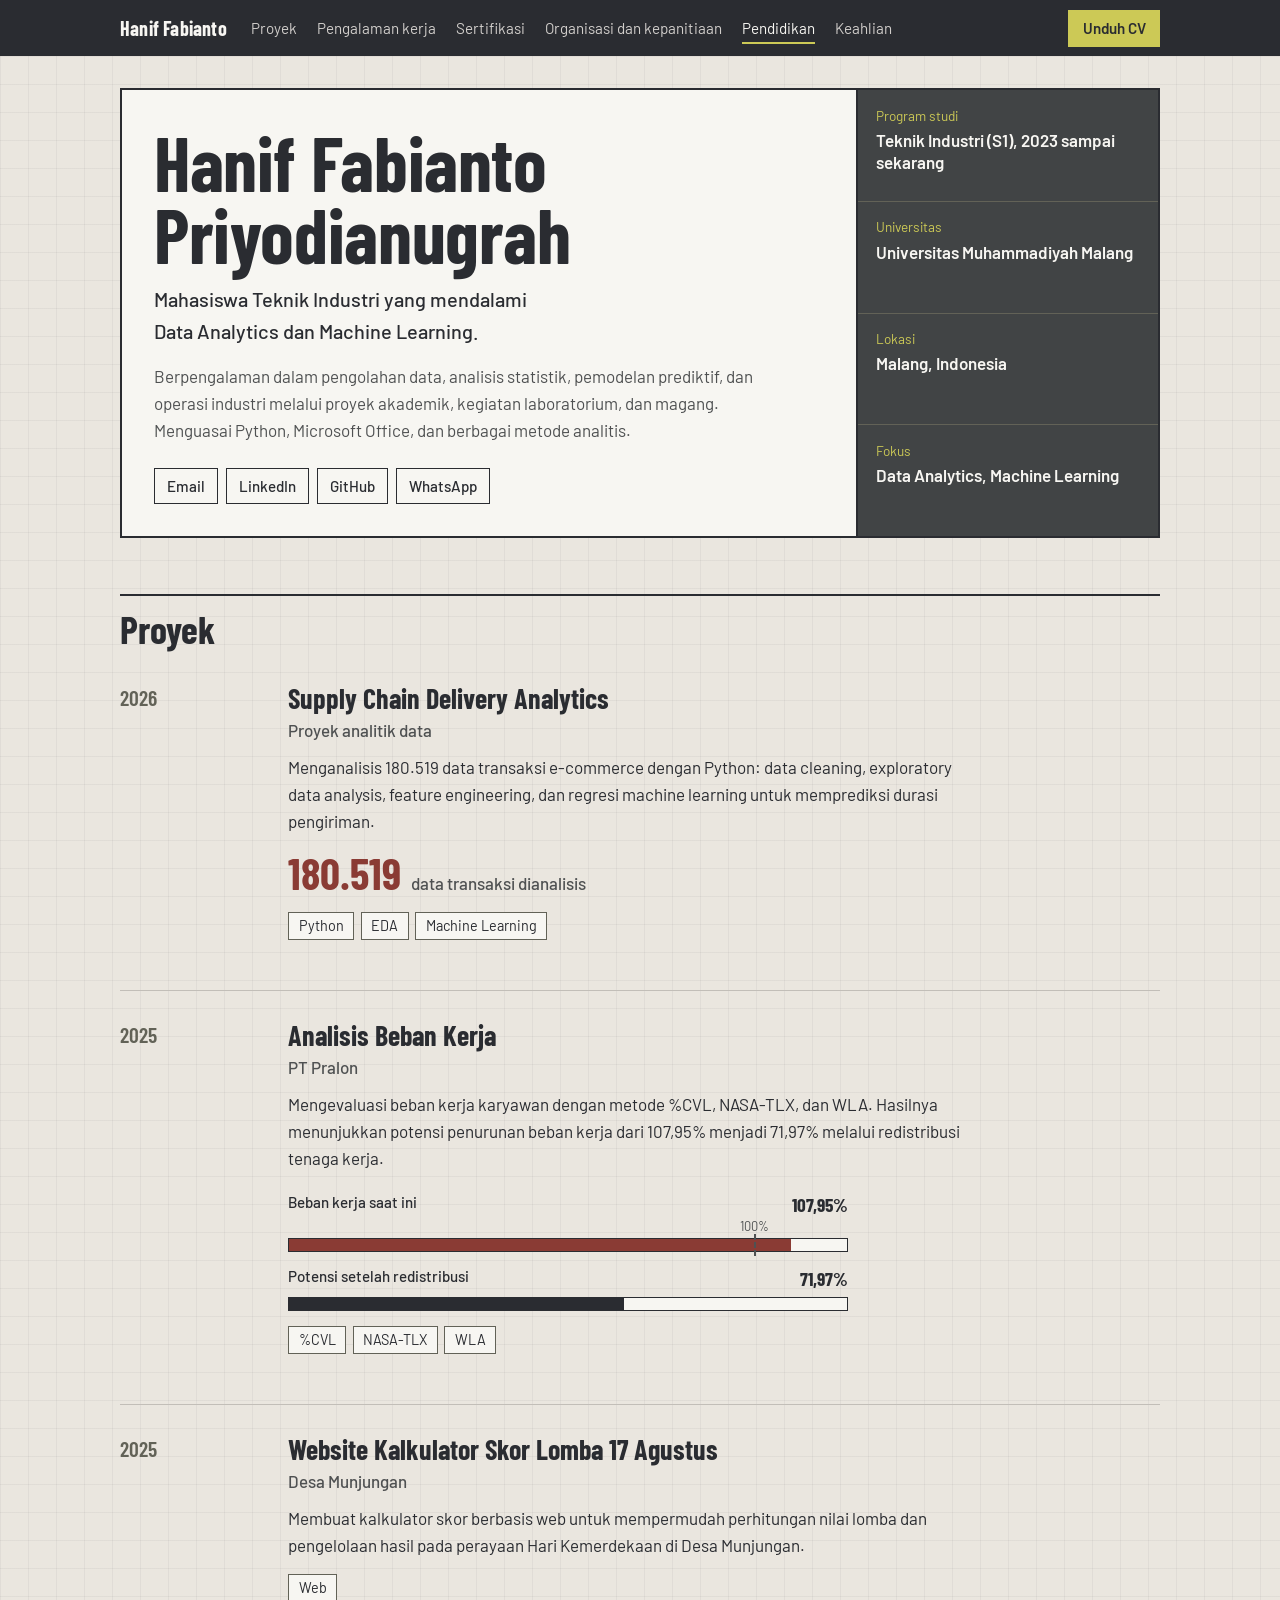
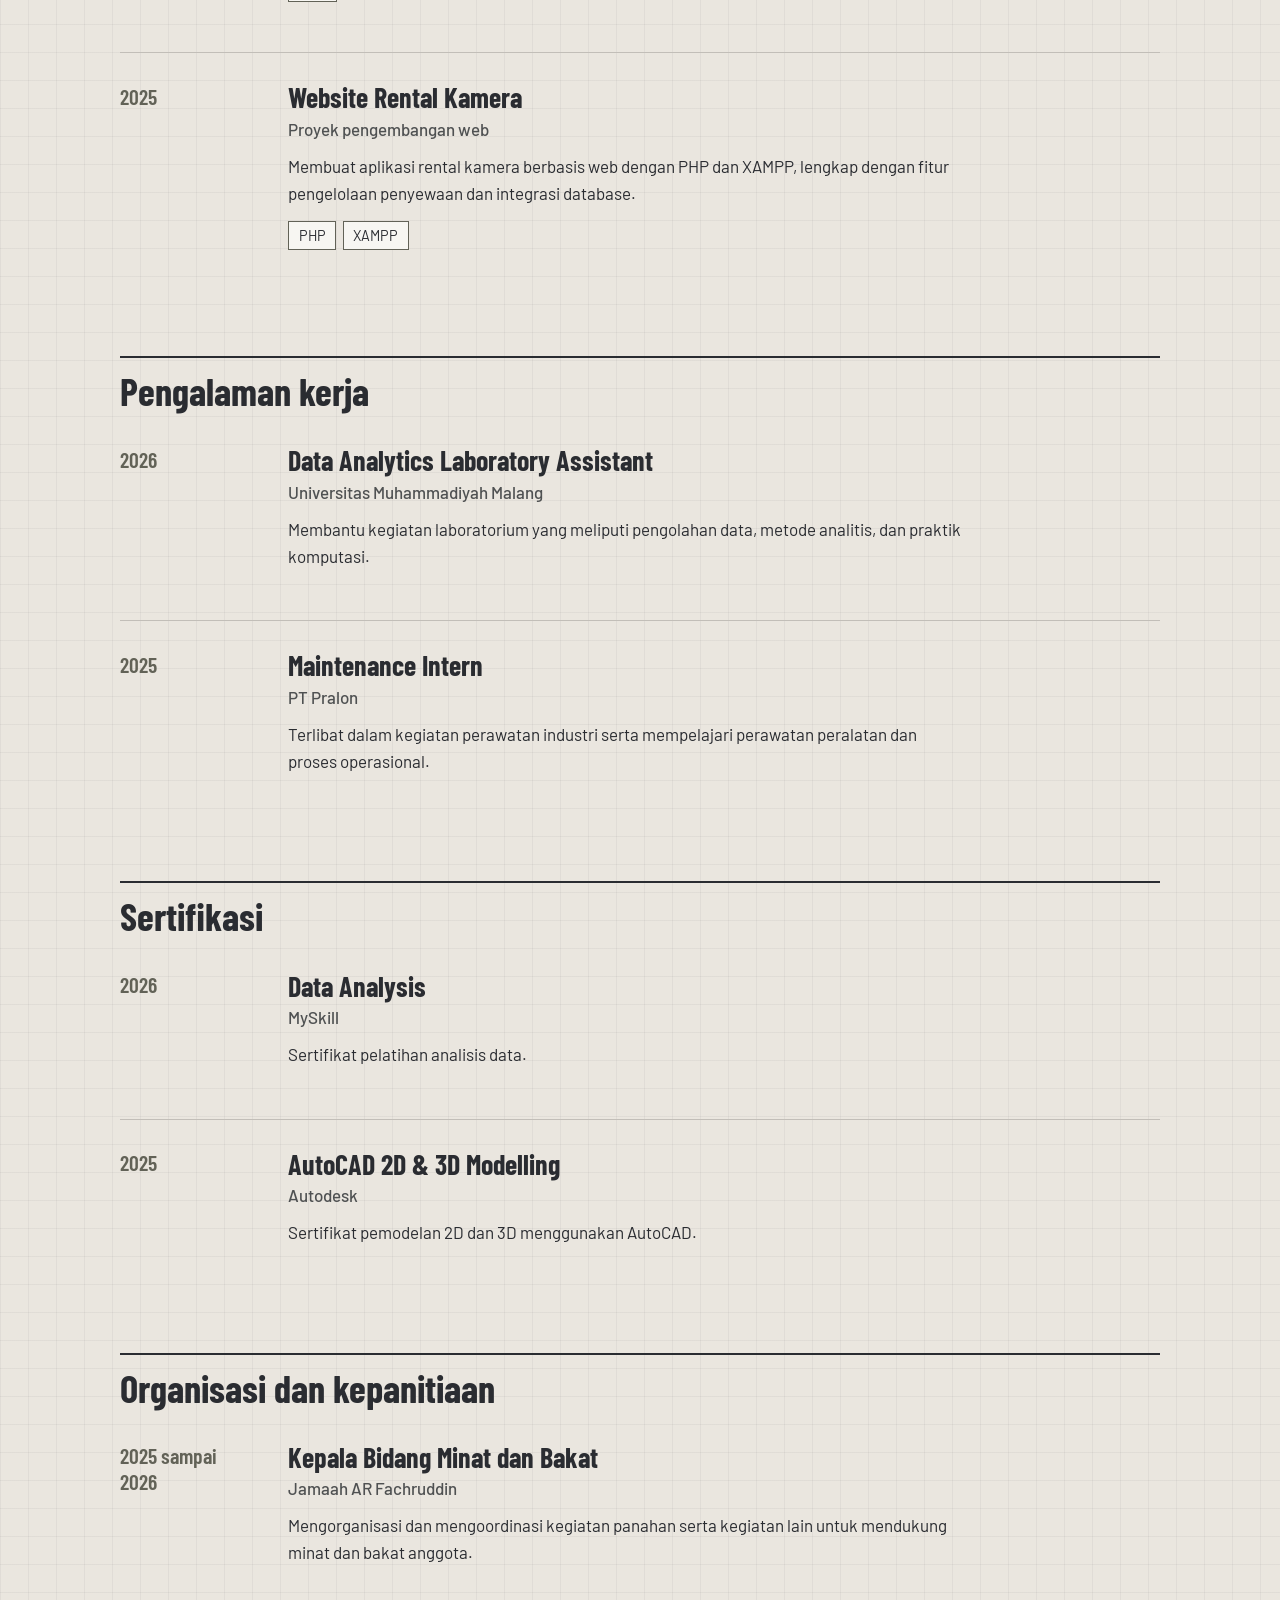
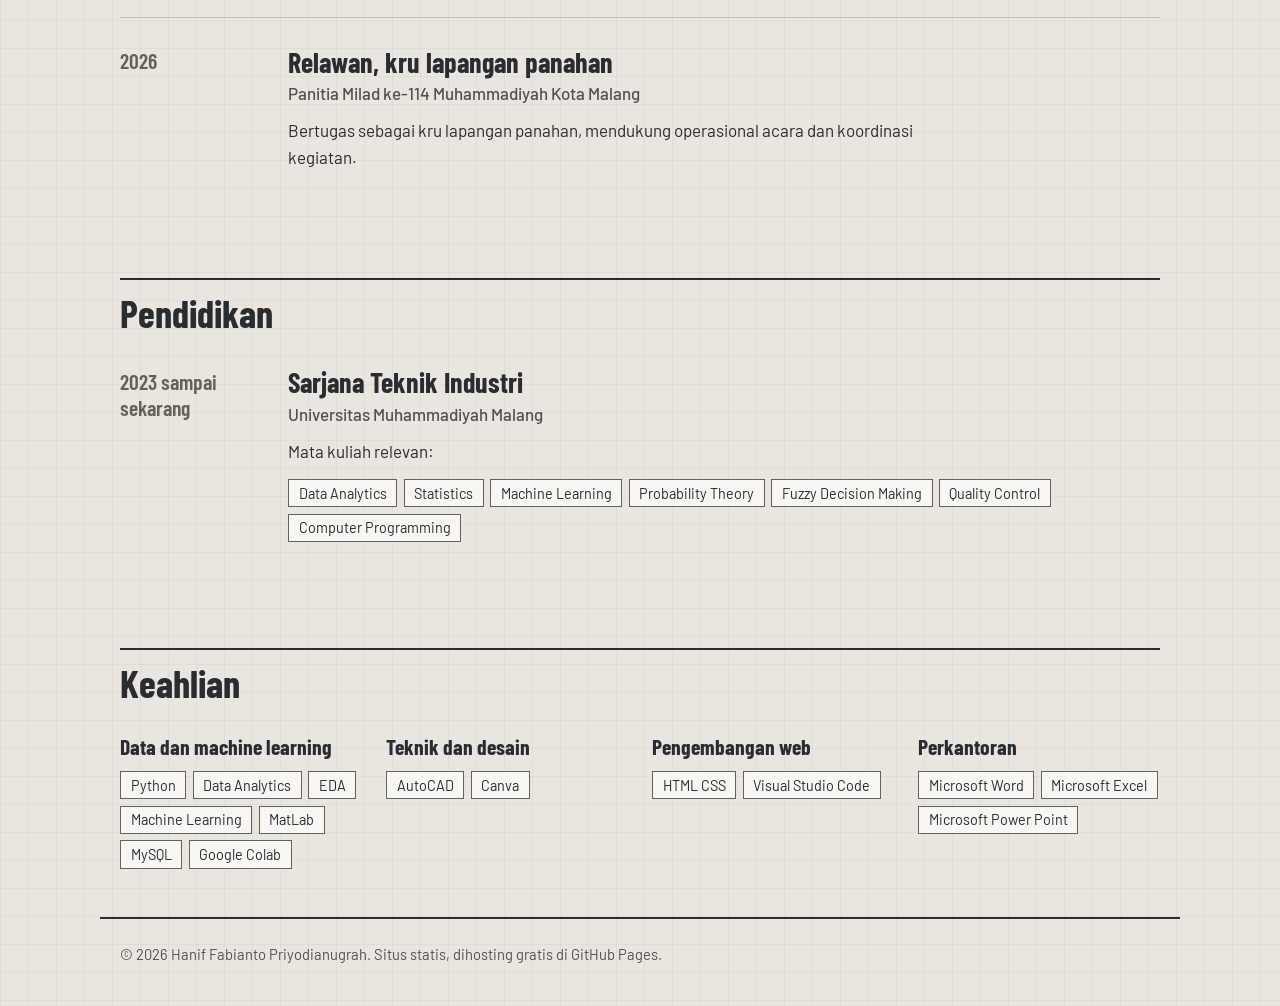
==== index.html @ eed59f30 "Add files via upload" ====
<!DOCTYPE html>
<html lang="id" class="no-js">
<head>
  <meta charset="utf-8">
  <meta name="viewport" content="width=device-width, initial-scale=1">
  <title>Hanif Fabianto Priyodianugrah | Portofolio</title>
  <meta name="description" content="Portofolio Hanif Fabianto Priyodianugrah, mahasiswa Teknik Industri UMM yang mendalami Data Analytics dan Machine Learning, lengkap dengan bukti tiap proyek dan pengalaman.">
  <meta property="og:title" content="Hanif Fabianto Priyodianugrah | Portofolio">
  <meta property="og:description" content="Proyek, pengalaman, dan sertifikasi di bidang Data Analytics dan Teknik Industri, lengkap dengan bukti.">
  <meta property="og:type" content="website">
  <link rel="preconnect" href="https://fonts.googleapis.com">
  <link rel="preconnect" href="https://fonts.gstatic.com" crossorigin>
  <link href="https://fonts.googleapis.com/css2?family=Barlow+Condensed:wght@500;600;700&family=Barlow:wght@400;500;600&display=swap" rel="stylesheet">
  <meta name="theme-color" content="#2A2C31">
  <script>document.documentElement.className = "js";</script>
  <link rel="stylesheet" href="style.css">
</head>
<body>
  <a class="skip" href="#konten">Lewati ke konten</a>

  <header class="topbar">
    <div class="topbar-inner">
      <a class="brand" href="#atas">Hanif Fabianto</a>
      <nav id="nav" aria-label="Bagian halaman"></nav>
      <a class="cv-link" id="cv-top" href="#">Unduh CV</a>
    </div>
    <div class="progress" id="progress" aria-hidden="true"></div>
  </header>

  <main id="konten">
    <div id="edit-banner" class="edit-banner" hidden>
      Mode edit: kotak putus-putus menandai folder bukti yang masih kosong. Hapus <code>?edit</code> dari alamat untuk tampilan publik.
    </div>

    <section class="sheet" id="atas" aria-labelledby="nama">
      <div class="sheet-main">
        <h1 id="nama"></h1>
        <p class="tagline" id="tagline"></p>
        <p class="summary" id="summary"></p>
        <ul class="contacts" id="contacts"></ul>
      </div>
      <dl class="sheet-facts" id="facts"></dl>
    </section>

    <div id="sections"></div>

    <noscript>
      <p class="noscript">Halaman ini membutuhkan JavaScript untuk menampilkan isi portofolio.</p>
    </noscript>
  </main>

  <footer class="footer">
    <p><span id="year"></span> Hanif Fabianto Priyodianugrah. Situs statis, dihosting gratis di GitHub Pages.</p>
  </footer>

  <dialog id="lightbox" aria-label="Penampil bukti">
    <figure>
      <img id="lb-img" alt="">
      <figcaption id="lb-cap"></figcaption>
    </figure>
    <div class="lb-controls">
      <button type="button" id="lb-prev" aria-label="Bukti sebelumnya">Sebelumnya</button>
      <span id="lb-count" aria-live="polite"></span>
      <button type="button" id="lb-next" aria-label="Bukti berikutnya">Berikutnya</button>
      <button type="button" id="lb-close" aria-label="Tutup penampil">Tutup</button>
    </div>
  </dialog>

  <script src="data.js"></script>
  <script src="app.js"></script>
</body>
</html>
---- style.css ----
:root {
  /* Palet dari gambar karakter (urut dominasi) */
  --ink: #2A2C31;        /* legging, outline: teks utama, bilah atas */
  --slate: #414445;      /* panel gelap */
  --olive: #626257;      /* jaket: garis kontrol, penanda */
  --olive-soft: #7A7868;
  --muted: #4F5152;      /* teks sekunder (6,4:1 di atas kertas) */
  --stone: #AEA6A0;
  --line: #C2BEB8;       /* garis dekoratif saja */
  --paper: #EAE6DF;      /* latar halaman */
  --surface: #F7F6F2;    /* kartu, panel terang */
  --mist: #D1CECB;      /* teks di atas panel gelap */
  --halo: #CCC956;       /* kuning halo: aksi dan penanda aktif */
  --accent: #8A3B34;     /* marun case earbuds: angka dan penekanan */
  --accent-ink: #F7F6F2;
  --grid: rgba(42, 44, 49, 0.05);
  --display: "Barlow Condensed", "Arial Narrow", Arial, sans-serif;
  --body: "Barlow", system-ui, -apple-system, "Segoe UI", Roboto, sans-serif;
  --wrap: 1080px;
  --ease: cubic-bezier(0.2, 0.7, 0.2, 1);
}

*, *::before, *::after { box-sizing: border-box; }

html { scroll-behavior: smooth; scroll-padding-top: 4.5rem; }

body {
  margin: 0;
  font-family: var(--body);
  font-size: 1.0625rem;
  line-height: 1.6;
  color: var(--ink);
  background-color: var(--paper);
  background-image:
    linear-gradient(var(--grid) 1px, transparent 1px),
    linear-gradient(90deg, var(--grid) 1px, transparent 1px);
  background-size: 28px 28px;
}

a { color: inherit; }

::selection { background: var(--halo); color: var(--ink); }
img { max-width: 100%; display: block; }

:focus-visible {
  outline: 3px solid var(--accent);
  outline-offset: 2px;
}
.topbar :focus-visible,
.sheet-facts :focus-visible { outline-color: var(--halo); }

.skip {
  position: absolute;
  left: 1rem;
  top: -4rem;
  background: var(--ink);
  color: var(--surface);
  padding: 0.5rem 0.9rem;
  z-index: 100;
}
.skip:focus { top: 1rem; }

/* ---------- Bilah atas ---------- */
.topbar {
  position: sticky;
  top: 0;
  z-index: 20;
  background: var(--ink);
  color: var(--surface);
}
.topbar-inner {
  max-width: var(--wrap);
  margin: 0 auto;
  padding: 0.6rem 1.25rem;
  display: flex;
  align-items: center;
  gap: 1.5rem;
}
.brand {
  font-family: var(--display);
  font-weight: 700;
  font-size: 1.25rem;
  letter-spacing: 0.01em;
  text-decoration: none;
  white-space: nowrap;
}
.brand:hover { color: var(--halo); }
.brand { transition: color 0.2s ease; }
#nav {
  display: flex;
  gap: 1.25rem;
  overflow-x: auto;
  flex: 1;
  scrollbar-width: none;
}
#nav::-webkit-scrollbar { display: none; }
#nav a {
  color: var(--mist);
  text-decoration: none;
  font-size: 0.95rem;
  white-space: nowrap;
  padding: 0.25rem 0;
  background: linear-gradient(var(--halo), var(--halo)) left bottom / 0 2px no-repeat;
  transition: color 0.2s ease, background-size 0.3s var(--ease);
}
#nav a:hover { color: var(--surface); background-size: 100% 2px; }
#nav a[aria-current="true"] { color: var(--surface); background-size: 100% 2px; }
.cv-link {
  background: var(--halo);
  color: var(--ink);
  text-decoration: none;
  font-weight: 600;
  font-size: 0.95rem;
  padding: 0.4rem 0.9rem;
  white-space: nowrap;
  transition: background-color 0.2s ease;
}
.cv-link:hover { background: var(--surface); }
.progress {
  position: absolute;
  left: 0;
  right: 0;
  bottom: 0;
  height: 3px;
  background: var(--halo);
  transform: scaleX(0);
  transform-origin: left;
  pointer-events: none;
}

/* ---------- Tata letak ---------- */
main {
  max-width: var(--wrap);
  margin: 0 auto;
  padding: 2rem 1.25rem 3rem;
}

.edit-banner {
  border: 2px dashed var(--accent);
  background: var(--surface);
  padding: 0.75rem 1rem;
  margin-bottom: 1.5rem;
  font-size: 0.95rem;
}
.edit-banner[hidden] { display: none; }
.edit-banner code { font-size: 0.9em; }

/* ---------- Kepala lembar (title block) ---------- */
.sheet {
  display: grid;
  grid-template-columns: minmax(0, 1fr) 300px;
  border: 2px solid var(--ink);
  background: var(--surface);
}
.sheet-main {
  padding: 2.25rem 2rem 2rem;
  border-right: 2px solid var(--ink);
}
.sheet h1 {
  margin: 0 0 0.75rem;
  font-family: var(--display);
  font-weight: 700;
  font-size: clamp(2.6rem, 7vw, 4.75rem);
  line-height: 0.95;
  letter-spacing: -0.005em;
  color: var(--ink);
}
.tagline {
  margin: 0 0 1rem;
  font-size: 1.25rem;
  font-weight: 500;
  max-width: 34ch;
  color: var(--ink);
}
.summary {
  margin: 0 0 1.5rem;
  color: var(--muted);
  max-width: 62ch;
}
.contacts {
  list-style: none;
  margin: 0;
  padding: 0;
  display: flex;
  flex-wrap: wrap;
  gap: 0.5rem;
}
.contacts a {
  display: inline-block;
  border: 1.5px solid var(--ink);
  padding: 0.3rem 0.75rem;
  font-size: 0.95rem;
  font-weight: 500;
  text-decoration: none;
  background: transparent;
  transition: background-color 0.2s ease, color 0.2s ease;
}
.contacts a:hover { background: var(--ink); color: var(--surface); }

.sheet-facts {
  margin: 0;
  display: flex;
  flex-direction: column;
  background: var(--slate);
  color: var(--surface);
}
.sheet-facts > div {
  padding: 0.9rem 1.1rem;
  border-bottom: 1.5px solid var(--olive);
  flex: 1;
}
.sheet-facts > div:last-child { border-bottom: 0; }
.sheet-facts dt {
  font-size: 0.85rem;
  color: var(--halo);
  margin-bottom: 0.15rem;
}
.sheet-facts dd { margin: 0; font-weight: 600; line-height: 1.3; }

/* ---------- Bagian ---------- */
.block { margin-top: 3.5rem; }
.block > h2 {
  margin: 0 0 0.25rem;
  padding-top: 0.75rem;
  border-top: 2px solid var(--ink);
  font-family: var(--display);
  font-weight: 700;
  font-size: 2.4rem;
  line-height: 1.1;
  color: var(--ink);
}

.entry {
  display: grid;
  grid-template-columns: 8.5rem minmax(0, 1fr);
  column-gap: 2rem;
  padding: 1.75rem 0;
  border-top: 1px solid var(--line);
}
.block > h2 + .entry { border-top: 0; }

.when {
  font-family: var(--display);
  font-weight: 600;
  font-size: 1.35rem;
  line-height: 1.2;
  color: var(--olive);
  padding-top: 0.15rem;
}
.entry h3 {
  margin: 0;
  font-family: var(--display);
  font-weight: 700;
  font-size: 1.75rem;
  line-height: 1.15;
  color: var(--ink);
}
.org { margin: 0.15rem 0 0.6rem; color: var(--muted); font-weight: 500; }
.entry-text { margin: 0; max-width: 68ch; }

.tags {
  list-style: none;
  padding: 0;
  margin: 0.9rem 0 0;
  display: flex;
  flex-wrap: wrap;
  gap: 0.4rem;
}
.tags li {
  border: 1px solid var(--olive);
  padding: 0.1rem 0.6rem;
  font-size: 0.9rem;
  background: var(--surface);
}

.figure {
  display: flex;
  align-items: baseline;
  gap: 0.6rem;
  margin-top: 1rem;
}
.figure strong {
  font-family: var(--display);
  font-size: 2.75rem;
  line-height: 1;
  color: var(--accent);
}
.figure span { color: var(--muted); font-weight: 500; }

/* ---------- Diagram batang ---------- */
.bars { margin-top: 1.1rem; max-width: 560px; }
.bar { margin-bottom: 0.7rem; }
.bar-head {
  display: flex;
  justify-content: space-between;
  font-size: 0.95rem;
  font-weight: 500;
  margin-bottom: 0.2rem;
}
.bar-head b { font-family: var(--display); font-size: 1.2rem; }
.track {
  position: relative;
  height: 14px;
  background: var(--surface);
  border: 1.5px solid var(--ink);
}
.fill { height: 100%; }
.fill { transform-origin: left; }
.fill.before { background: var(--accent); }
.fill.after { background: var(--ink); }
.js .bars .fill { transform: scaleX(0); transition: transform 0.9s var(--ease); }
.js .bars.in .fill { transform: scaleX(1); }
.js .bars.in .bar:nth-child(2) .fill { transition-delay: 0.18s; }
.mark {
  position: absolute;
  top: -5px;
  bottom: -5px;
  border-left: 2px dashed var(--muted);
}
.mark-label {
  position: absolute;
  top: -1.45rem;
  transform: translateX(-50%);
  font-size: 0.8rem;
  color: var(--muted);
}
.bars .bar:first-child .track { margin-top: 1.1rem; }

/* ---------- Bukti ---------- */
.evidence { margin-top: 1.4rem; }
.evidence-title {
  font-size: 0.9rem;
  font-weight: 600;
  color: var(--muted);
  margin: 0 0 0.5rem;
}
.thumbs {
  display: grid;
  grid-template-columns: repeat(auto-fill, minmax(150px, 1fr));
  gap: 0.75rem;
}
.thumb {
  appearance: none;
  padding: 0;
  margin: 0;
  background: var(--surface);
  border: 1.5px solid var(--ink);
  cursor: zoom-in;
  text-align: left;
  font: inherit;
  color: inherit;
  display: flex;
  flex-direction: column;
  overflow: hidden;
  transition: border-color 0.2s ease;
}
.thumb:hover { border-color: var(--accent); }
.thumb img {
  width: 100%;
  aspect-ratio: 4 / 3;
  object-fit: cover;
  border-bottom: 1.5px solid var(--ink);
  transition: transform 0.45s var(--ease);
}
.thumb:hover img { transform: scale(1.04); }
.thumb:hover img { border-bottom-color: var(--accent); }
.thumb span {
  padding: 0.35rem 0.55rem;
  font-size: 0.85rem;
  line-height: 1.3;
}

.empty {
  border: 2px dashed var(--accent);
  padding: 0.8rem 1rem;
  font-size: 0.92rem;
  color: var(--muted);
  background: var(--surface);
}
.empty code { color: var(--ink); font-size: 0.9em; }

/* ---------- Keahlian ---------- */
.skills { display: grid; grid-template-columns: repeat(auto-fit, minmax(230px, 1fr)); gap: 1.5rem; padding-top: 1.25rem; }
.skills h3 {
  margin: 0 0 0.5rem;
  font-family: var(--display);
  font-weight: 700;
  font-size: 1.35rem;
}
.skills .tags { margin-top: 0; }

/* ---------- Penampil bukti ---------- */
dialog {
  border: 2px solid var(--ink);
  background: var(--surface);
  padding: 0;
  max-width: min(94vw, 1000px);
  max-height: 94vh;
  color: var(--ink);
}
dialog::backdrop { background: rgba(42, 44, 49, 0.86); }
dialog[open] { animation: pop 0.25s var(--ease); }
dialog[open]::backdrop { animation: fade 0.25s ease; }
dialog figure { margin: 0; }
dialog img {
  max-height: 72vh;
  width: auto;
  max-width: 100%;
  margin: 0 auto;
  background: var(--surface);
}
dialog figcaption { padding: 0.7rem 1rem 0; font-weight: 500; }
.lb-controls {
  display: flex;
  align-items: center;
  gap: 0.6rem;
  padding: 0.75rem 1rem 1rem;
}
.lb-controls span { flex: 1; text-align: center; color: var(--muted); font-size: 0.9rem; }
.lb-controls button {
  appearance: none;
  font: inherit;
  font-weight: 600;
  background: transparent;
  border: 1.5px solid var(--ink);
  padding: 0.35rem 0.8rem;
  cursor: pointer;
  color: var(--ink);
  transition: background-color 0.2s ease, color 0.2s ease;
}
.lb-controls button:hover { background: var(--ink); color: var(--surface); }
.lb-controls button[disabled] { opacity: 0.35; cursor: default; }
.lb-controls button[disabled]:hover { background: transparent; color: var(--ink); }
#lb-close { background: var(--accent); border-color: var(--accent); color: var(--accent-ink); }
#lb-close:hover { background: var(--ink); border-color: var(--ink); }

/* ---------- Kaki ---------- */
.footer {
  max-width: var(--wrap);
  margin: 0 auto;
  padding: 1.5rem 1.25rem 2.5rem;
  border-top: 2px solid var(--ink);
  color: var(--muted);
  font-size: 0.92rem;
}
.footer p { margin: 0; }
.noscript { border: 2px solid var(--ink); padding: 1rem; background: var(--surface); }

/* ---------- Responsif ---------- */
@media (max-width: 860px) {
  .sheet { grid-template-columns: 1fr; }
  .sheet-main { border-right: 0; border-bottom: 2px solid var(--ink); padding: 1.5rem 1.25rem; }
  .sheet-facts { display: grid; grid-template-columns: 1fr 1fr; }
  .sheet-facts > div { border-right: 1.5px solid var(--olive); }
  .sheet-facts > div:nth-child(2n) { border-right: 0; }
  .sheet-facts > div:nth-last-child(-n + 2) { border-bottom: 0; }
}

@media (max-width: 640px) {
  .topbar-inner { gap: 0.9rem; padding: 0.55rem 1rem; }
  .brand { display: none; }
  main { padding: 1.25rem 1rem 2.5rem; }
  .entry { grid-template-columns: 1fr; }
  .when { order: -1; margin-bottom: 0.2rem; font-size: 1.1rem; }
  .block > h2 { font-size: 2rem; }
  .sheet-facts { grid-template-columns: 1fr; }
  .sheet-facts > div { border-right: 0; border-bottom: 1.5px solid var(--olive) !important; }
  .sheet-facts > div:last-child { border-bottom: 0 !important; }
  .thumbs { grid-template-columns: repeat(2, 1fr); }
}

/* ---------- Gerak ---------- */
@keyframes rise {
  from { opacity: 0; transform: translateY(10px); }
  to { opacity: 1; transform: none; }
}
@keyframes fade { from { opacity: 0; } to { opacity: 1; } }
@keyframes pop {
  from { opacity: 0; transform: scale(0.97); }
  to { opacity: 1; transform: none; }
}

/* Satu rangkaian saat halaman dibuka: judul, tagline, ringkasan, kontak, lalu panel fakta */
.sheet-main > * { animation: rise 0.6s var(--ease) both; }
.sheet-main > :nth-child(2) { animation-delay: 0.08s; }
.sheet-main > :nth-child(3) { animation-delay: 0.16s; }
.sheet-main > :nth-child(4) { animation-delay: 0.24s; }
.sheet-facts { animation: fade 0.8s ease 0.3s both; }

@media (prefers-reduced-motion: reduce) {
  html { scroll-behavior: auto; }
  *, *::before, *::after {
    animation: none !important;
    transition: none !important;
  }
  .js .bars .fill { transform: none; }
  .progress { display: none; }
}

@media print {
  .topbar, dialog, .edit-banner { display: none !important; }
  body { background: #fff; }
}
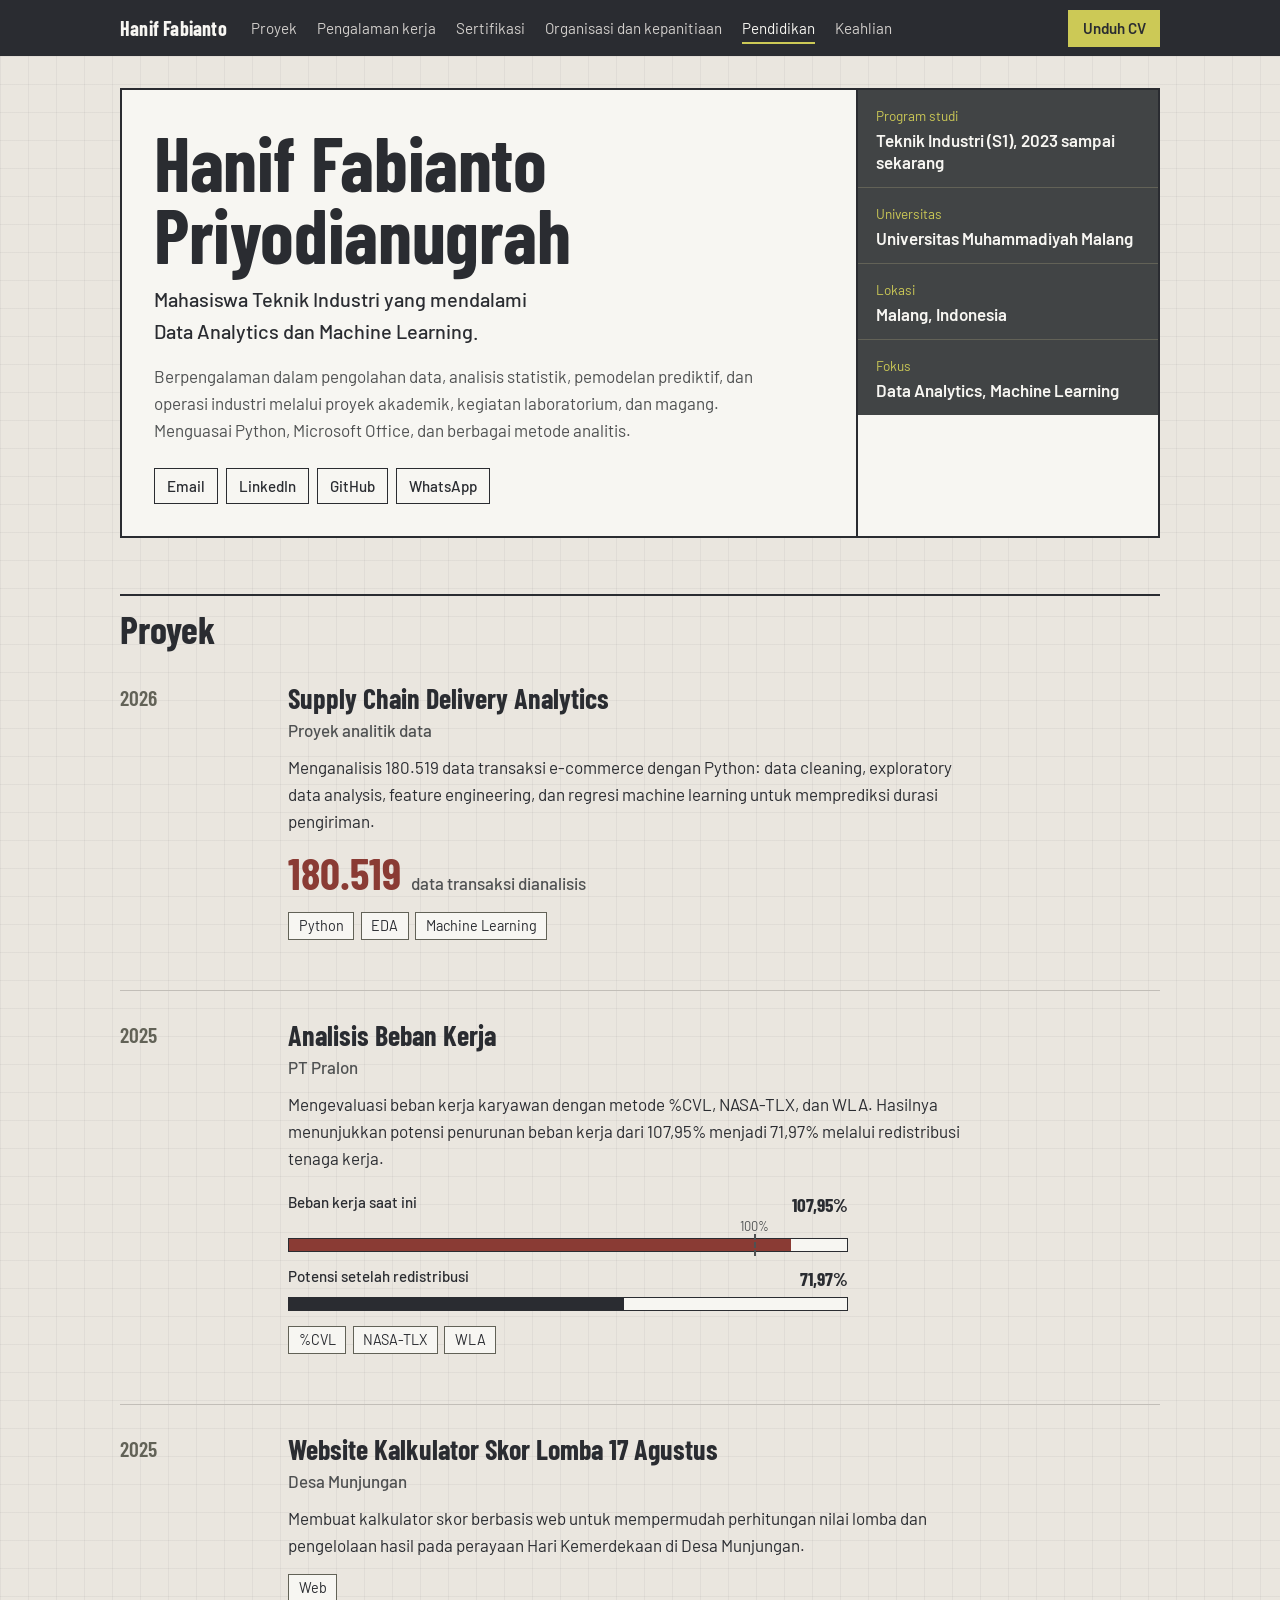
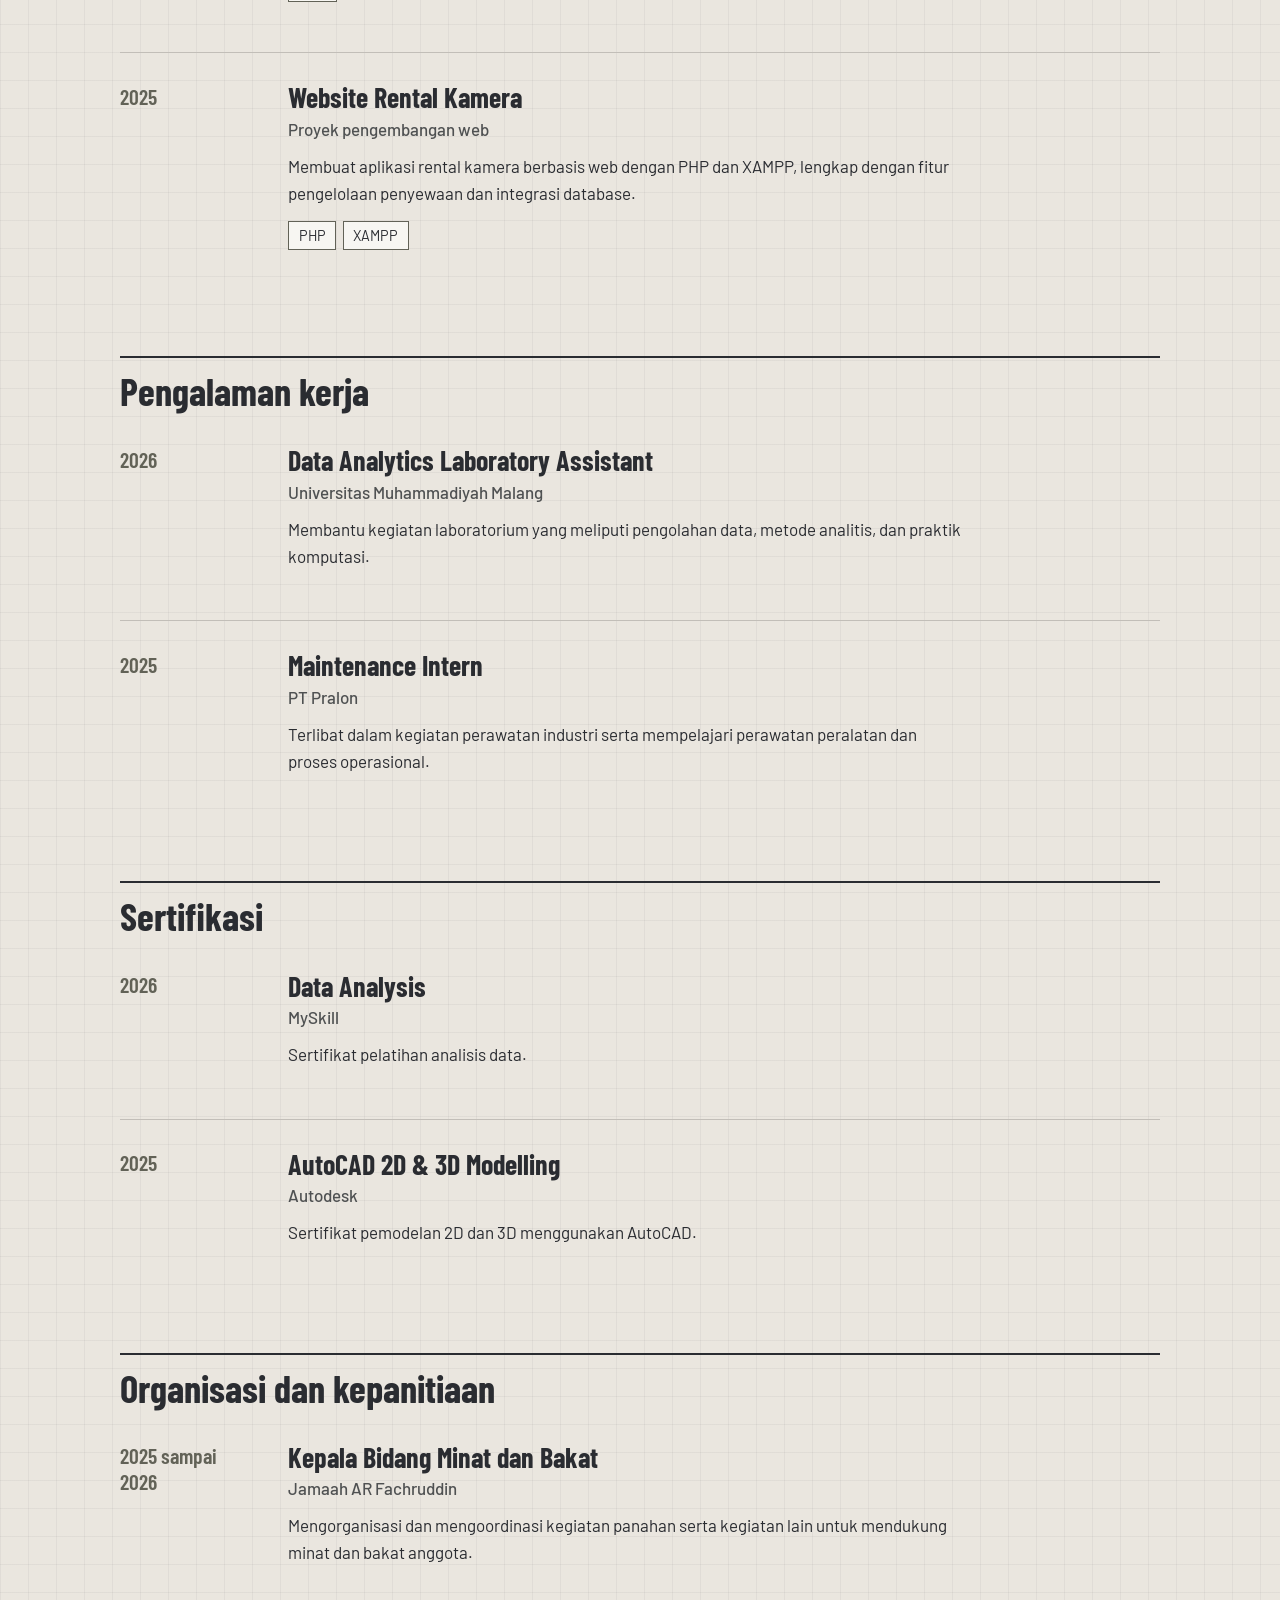
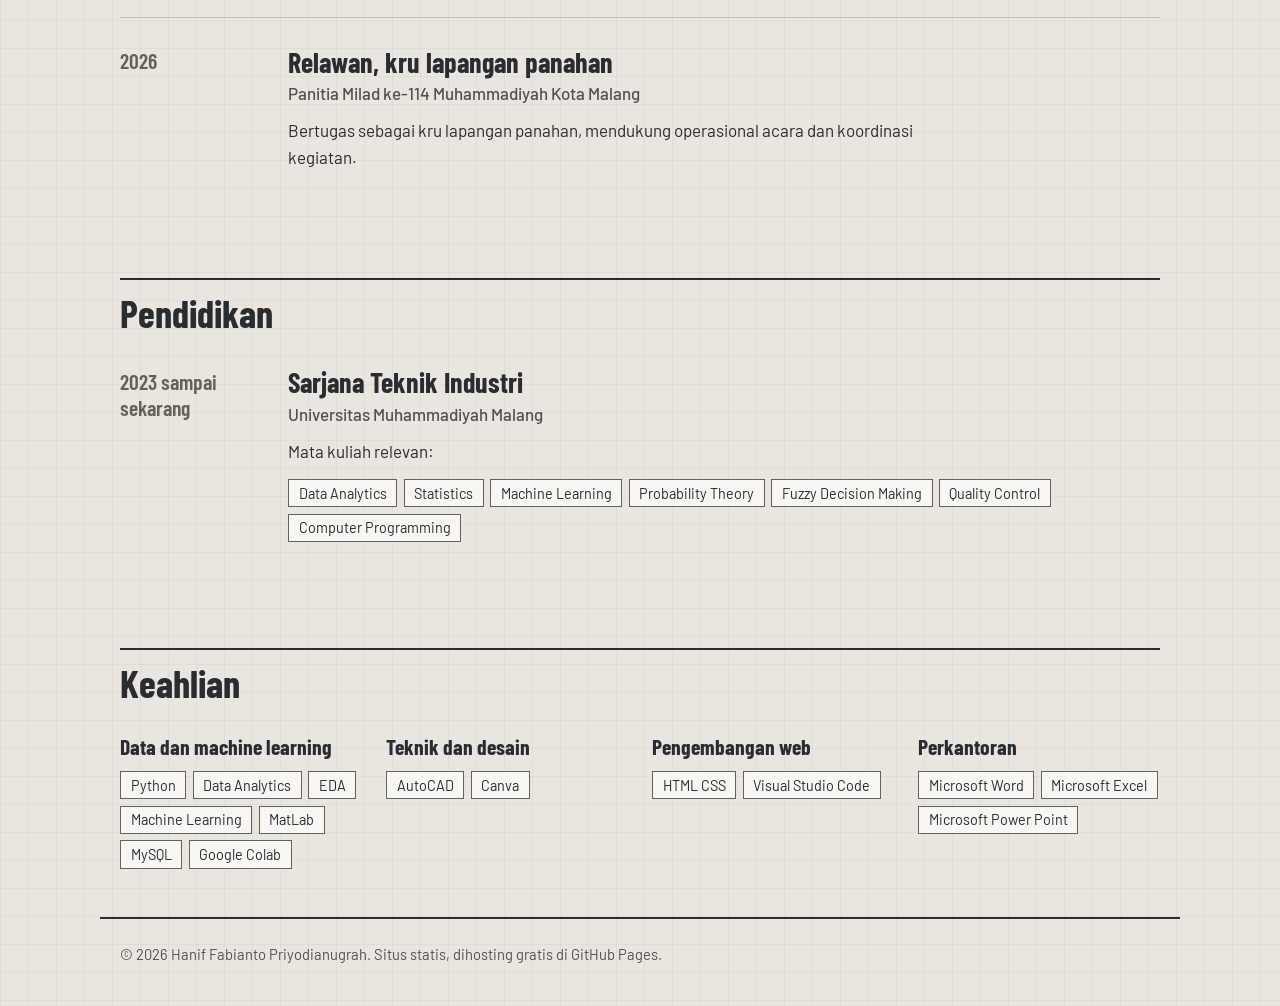
==== commit 05b138ce: "Update index.html" ====
--- a/index.html
+++ b/index.html
@@ -39,7 +39,12 @@
         <p class="summary" id="summary"></p>
         <ul class="contacts" id="contacts"></ul>
       </div>
-      <dl class="sheet-facts" id="facts"></dl>
+      <aside class="sheet-side">
+        <figure class="portrait" id="portrait" hidden>
+          <img id="portrait-img" alt="">
+        </figure>
+        <dl class="sheet-facts" id="facts"></dl>
+      </aside>
     </section>
 
     <div id="sections"></div>
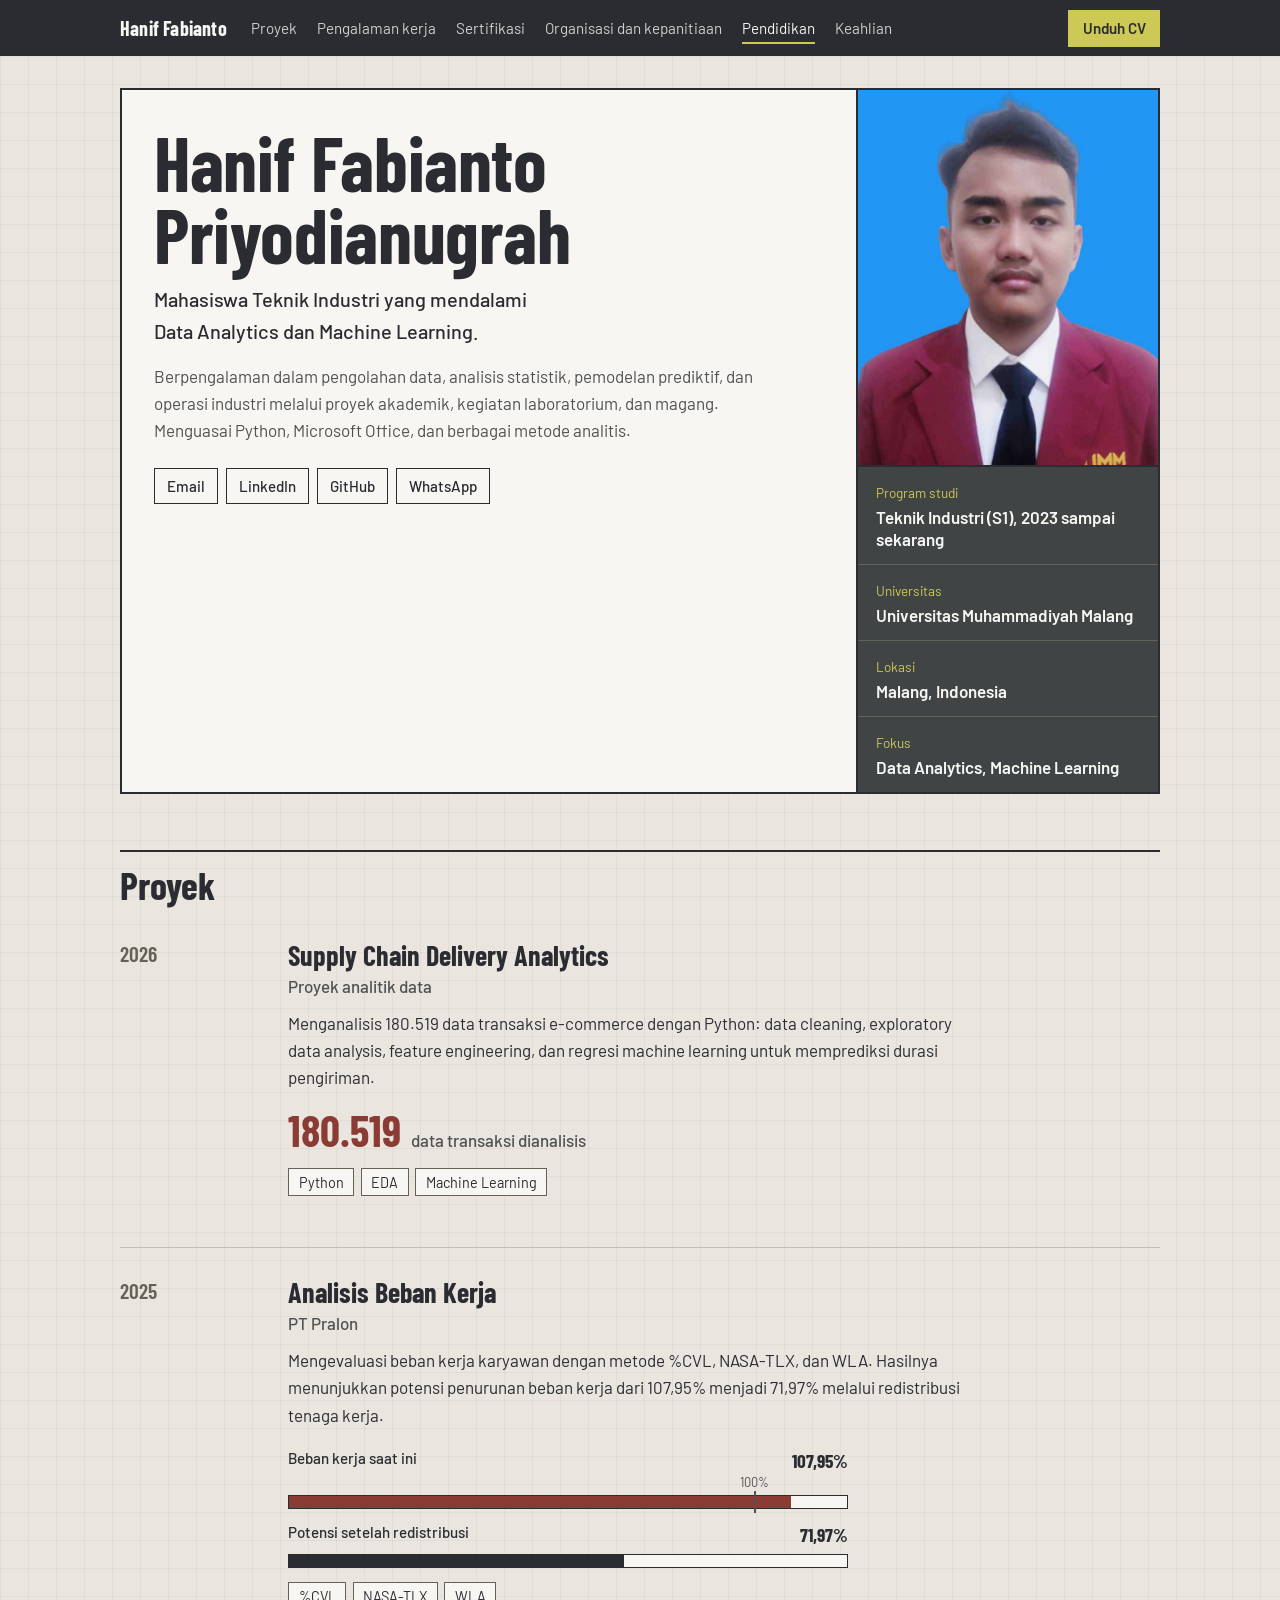
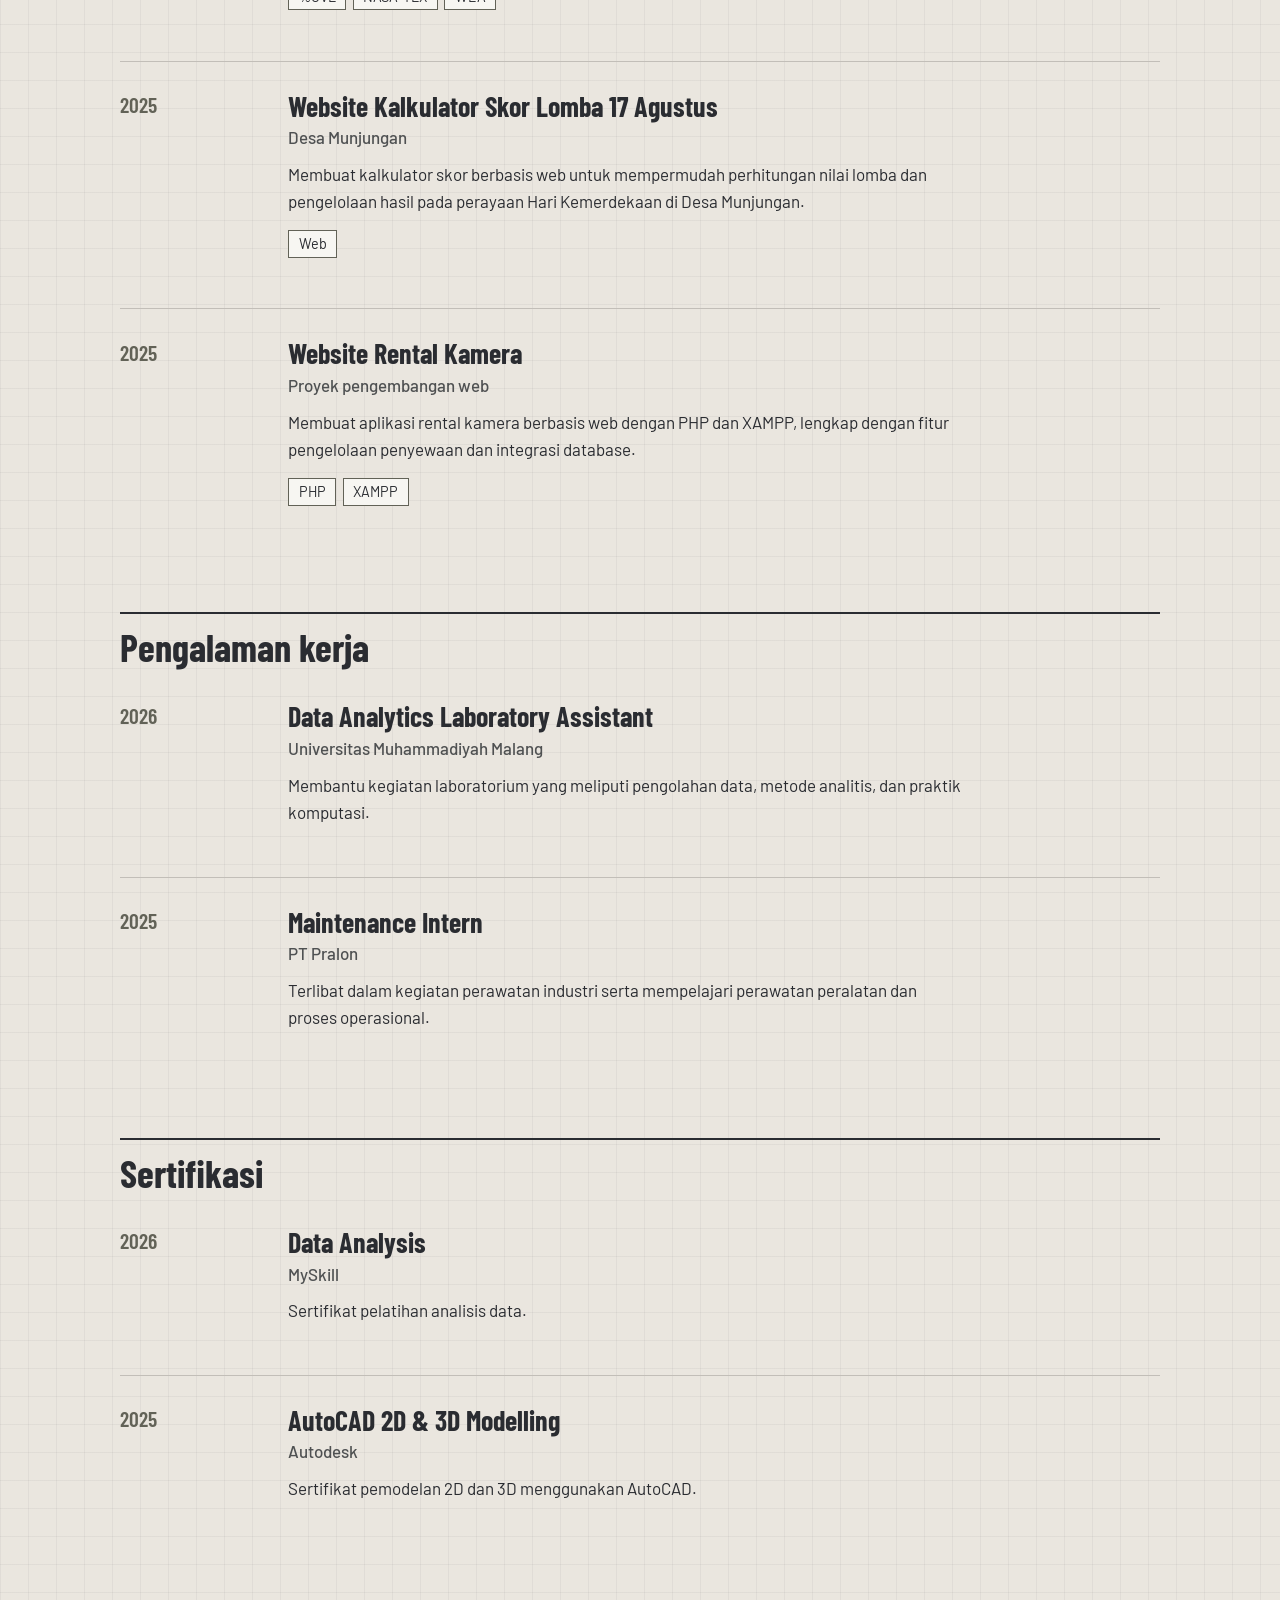
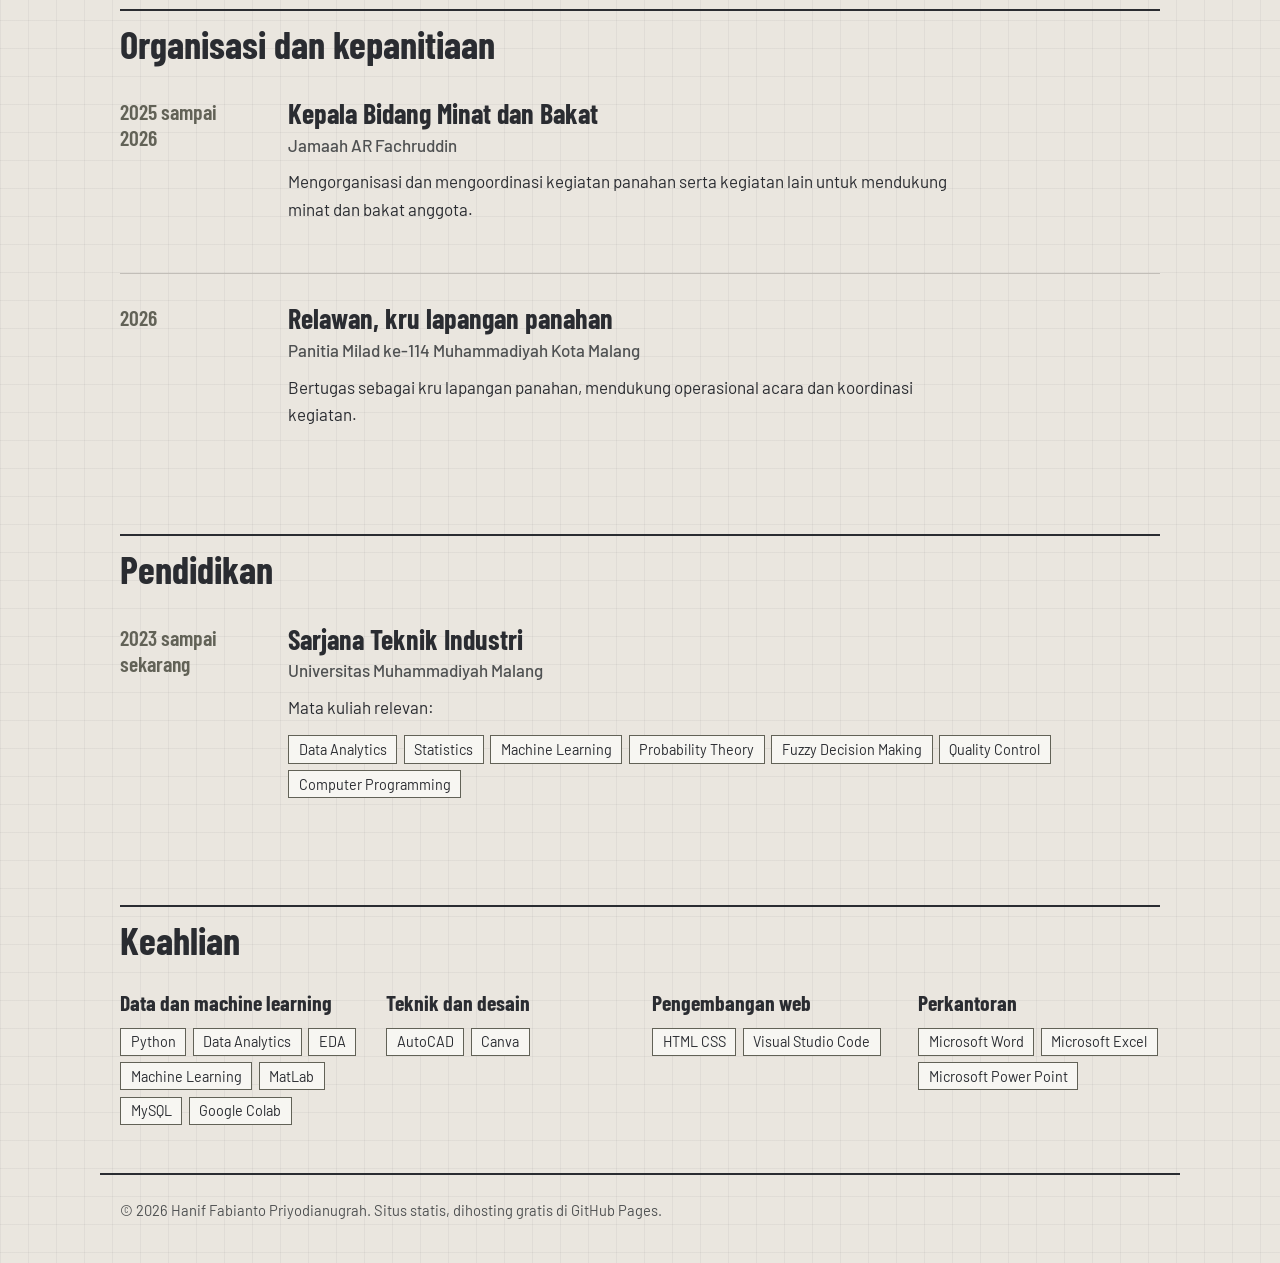
==== commit 92921dde: "Update index.html" ====
--- a/index.html
+++ b/index.html
@@ -8,6 +8,7 @@
   <meta property="og:title" content="Hanif Fabianto Priyodianugrah | Portofolio">
   <meta property="og:description" content="Proyek, pengalaman, dan sertifikasi di bidang Data Analytics dan Teknik Industri, lengkap dengan bukti.">
   <meta property="og:type" content="website">
+  <link rel="icon" href="images/favicon.png">
   <link rel="preconnect" href="https://fonts.googleapis.com">
   <link rel="preconnect" href="https://fonts.gstatic.com" crossorigin>
   <link href="https://fonts.googleapis.com/css2?family=Barlow+Condensed:wght@500;600;700&family=Barlow:wght@400;500;600&display=swap" rel="stylesheet">
--- a/style.css
+++ b/style.css
@@ -197,6 +197,27 @@
 }
 .contacts a:hover { background: var(--ink); color: var(--surface); }
 
+.sheet-side {
+  display: flex;
+  flex-direction: column;
+  background: var(--slate);
+}
+.portrait { margin: 0; border-bottom: 2px solid var(--ink); background: var(--ink); }
+.portrait[hidden] { display: none; }
+.portrait img {
+  width: 100%;
+  aspect-ratio: 4 / 5;
+  object-fit: cover;
+  object-position: center top;
+}
+.empty-portrait {
+  padding: 1.25rem 1.1rem;
+  border: 0;
+  border-bottom: 2px dashed var(--halo);
+  color: var(--halo);
+  font-size: 0.9rem;
+}
+.sheet-side .sheet-facts { flex: 1; }
 .sheet-facts {
   margin: 0;
   display: flex;
@@ -450,6 +471,7 @@
 @media (max-width: 860px) {
   .sheet { grid-template-columns: 1fr; }
   .sheet-main { border-right: 0; border-bottom: 2px solid var(--ink); padding: 1.5rem 1.25rem; }
+  .portrait img { aspect-ratio: 4 / 3; }
   .sheet-facts { display: grid; grid-template-columns: 1fr 1fr; }
   .sheet-facts > div { border-right: 1.5px solid var(--olive); }
   .sheet-facts > div:nth-child(2n) { border-right: 0; }
@@ -485,7 +507,7 @@
 .sheet-main > :nth-child(2) { animation-delay: 0.08s; }
 .sheet-main > :nth-child(3) { animation-delay: 0.16s; }
 .sheet-main > :nth-child(4) { animation-delay: 0.24s; }
-.sheet-facts { animation: fade 0.8s ease 0.3s both; }
+.sheet-side { animation: fade 0.8s ease 0.3s both; }
 
 @media (prefers-reduced-motion: reduce) {
   html { scroll-behavior: auto; }
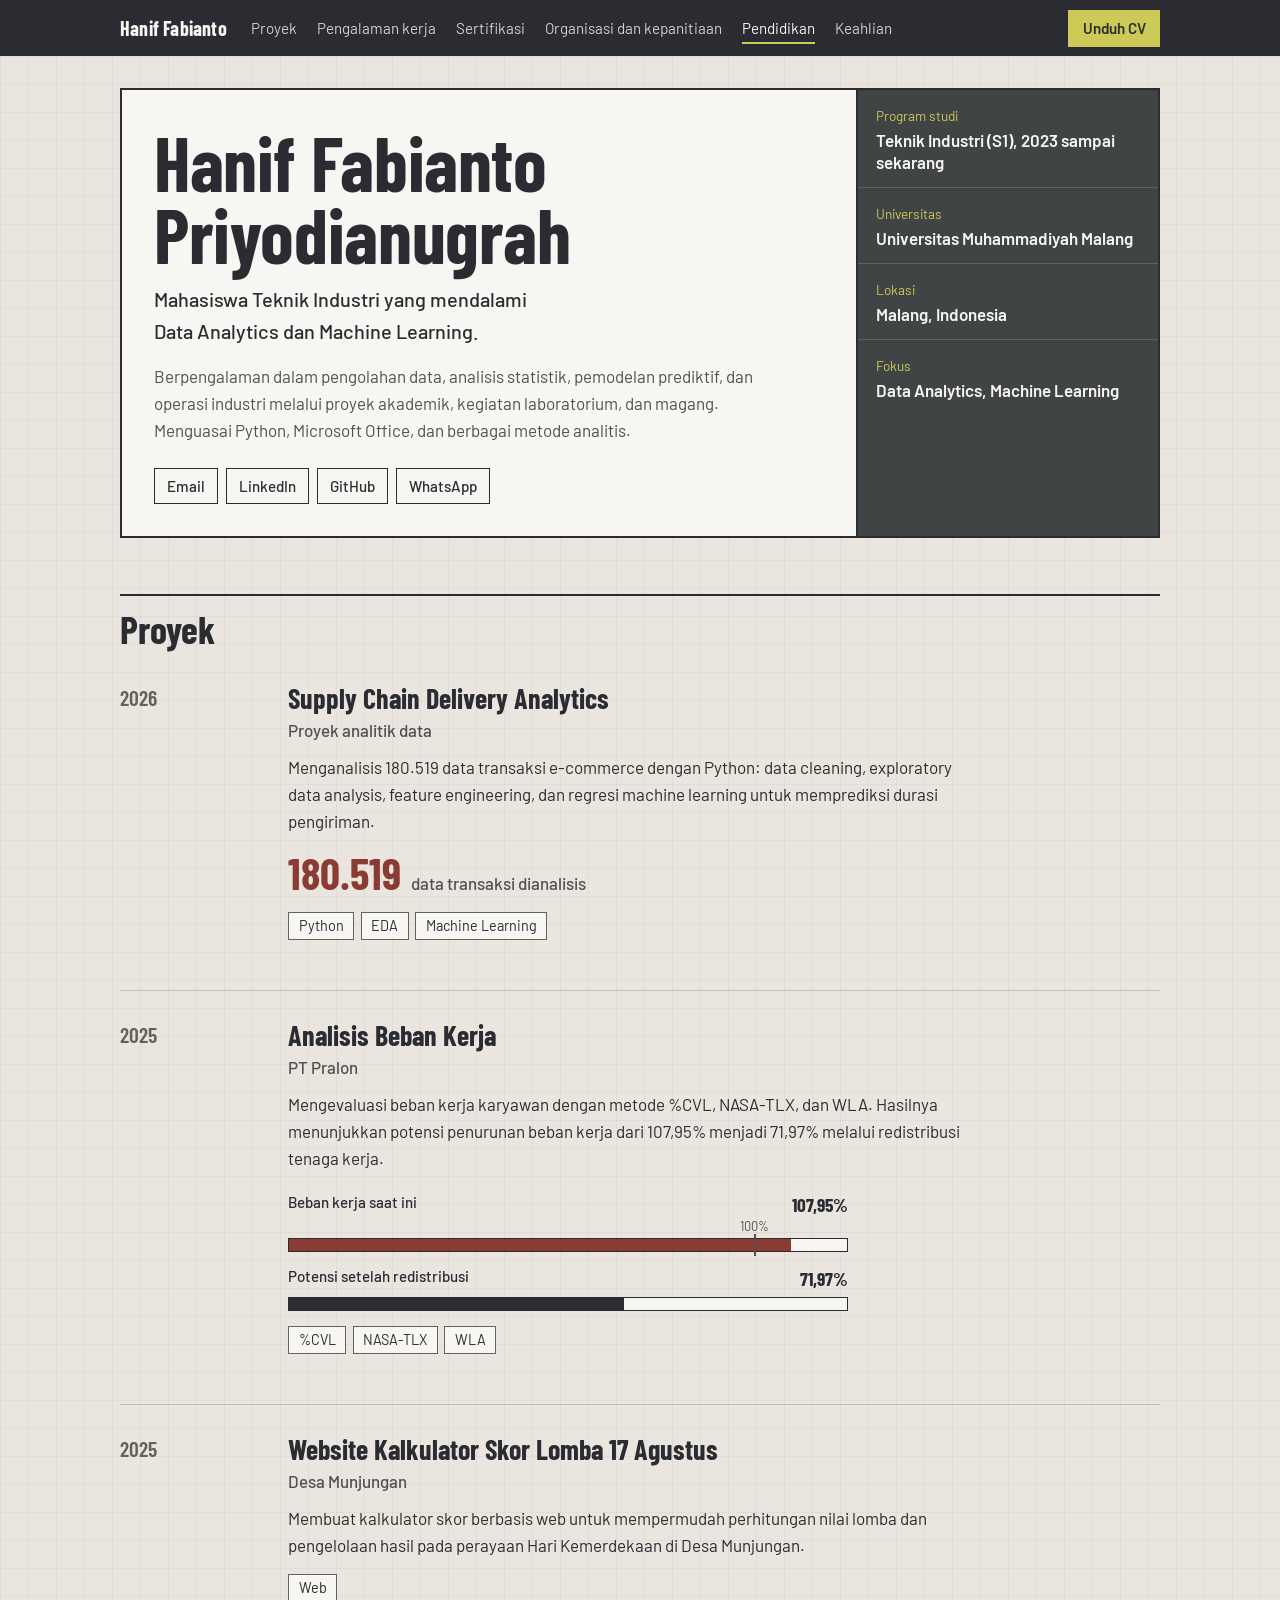
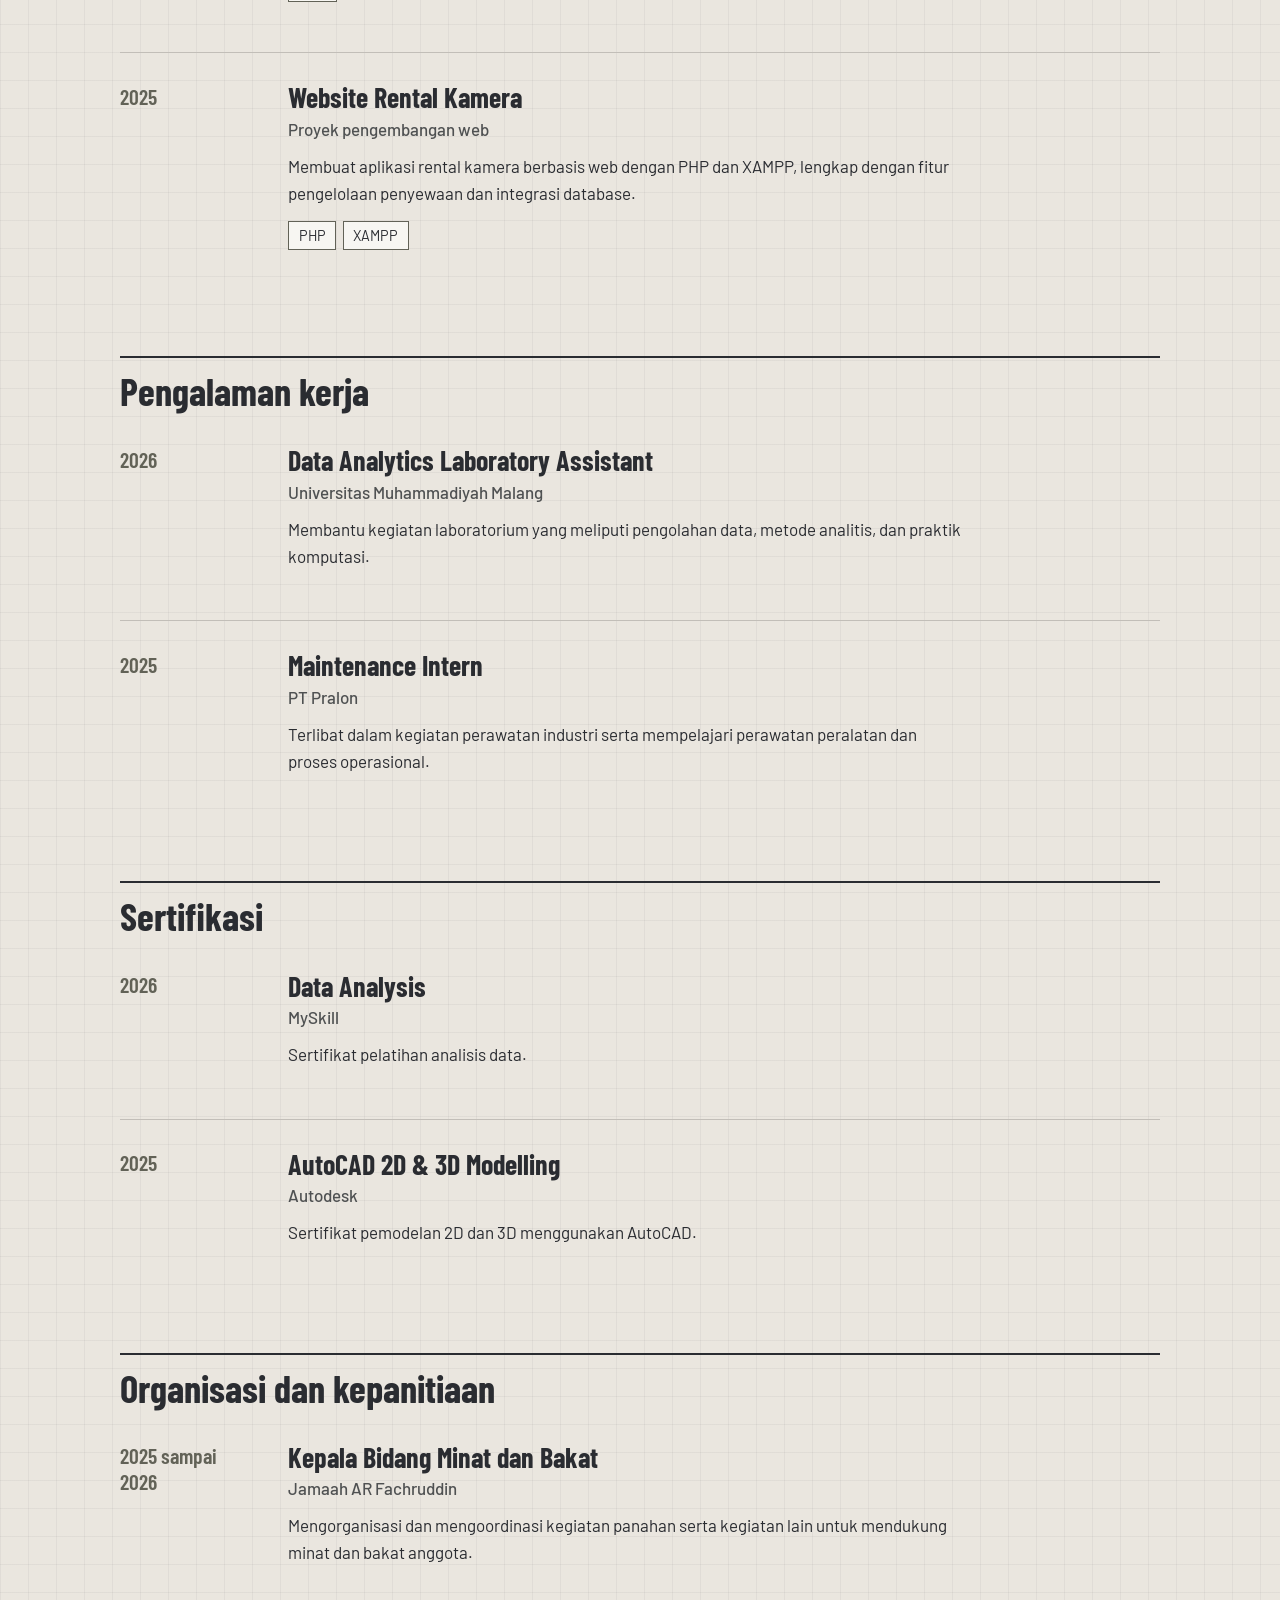
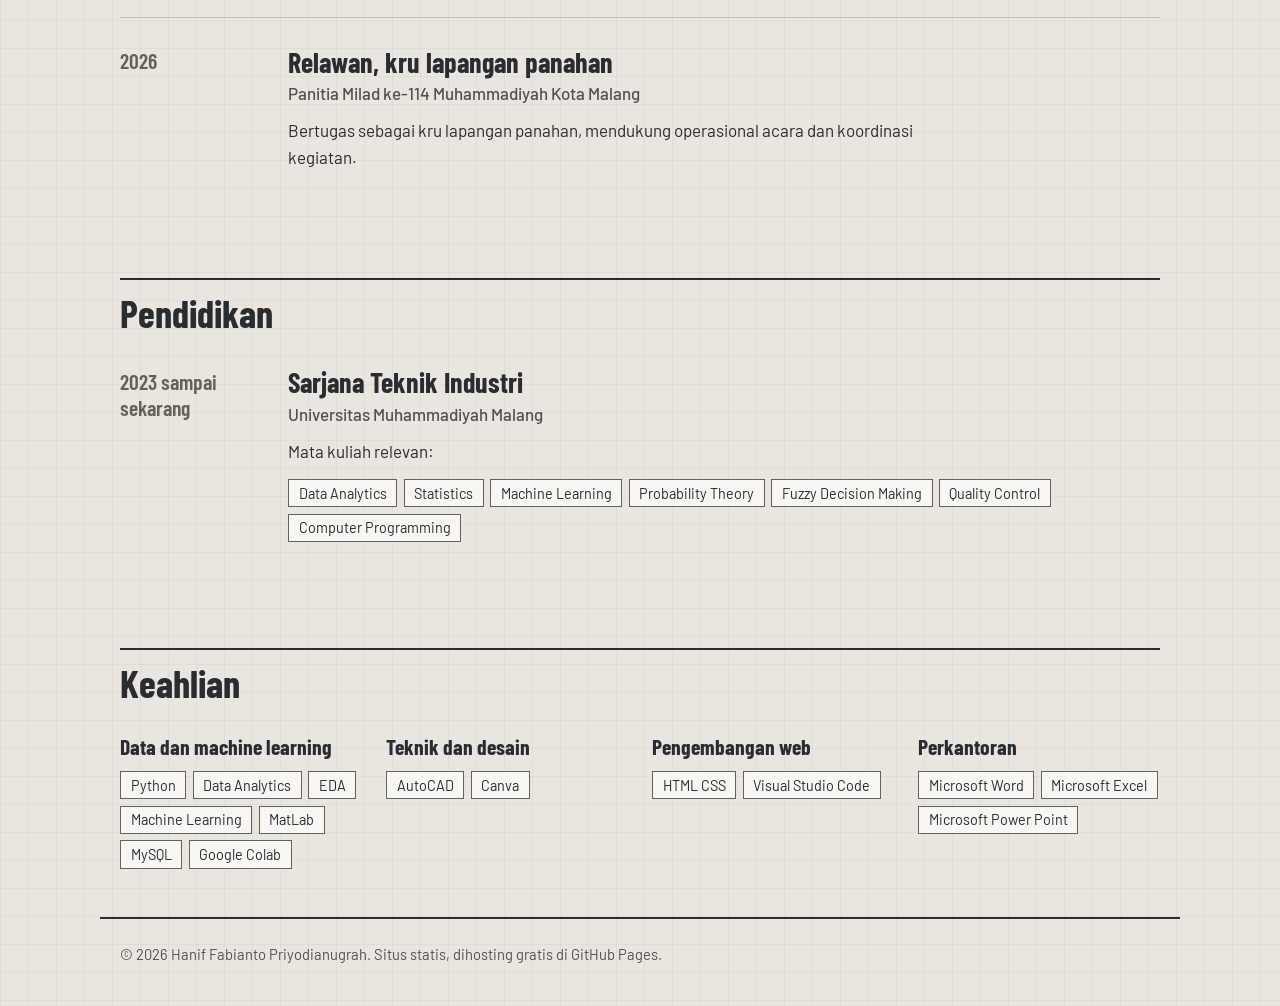
==== commit f5b4c15f: "Add files via upload" ====
--- a/index.html
+++ b/index.html
@@ -45,6 +45,7 @@
           <img id="portrait-img" alt="">
         </figure>
         <dl class="sheet-facts" id="facts"></dl>
+        <dl class="sheet-facts sheet-personal" id="personal" aria-label="Data diri"></dl>
       </aside>
     </section>
 
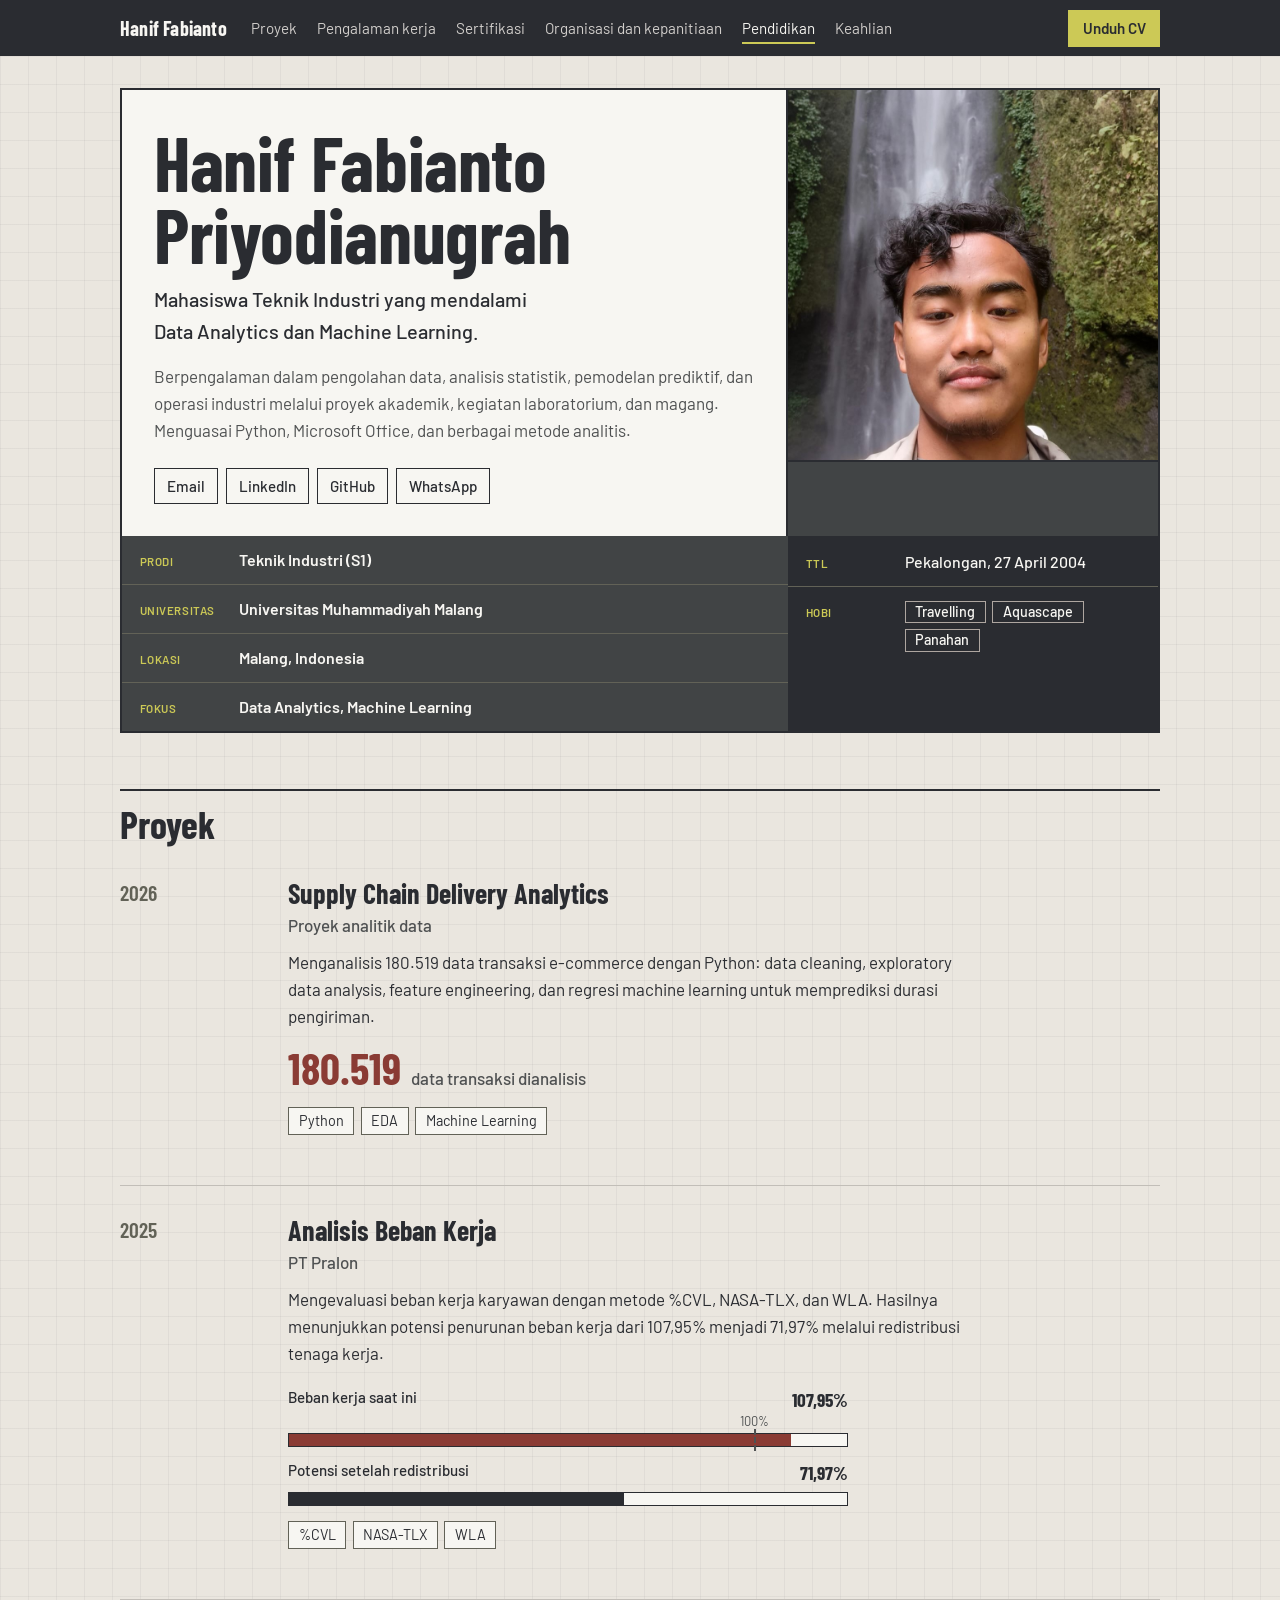
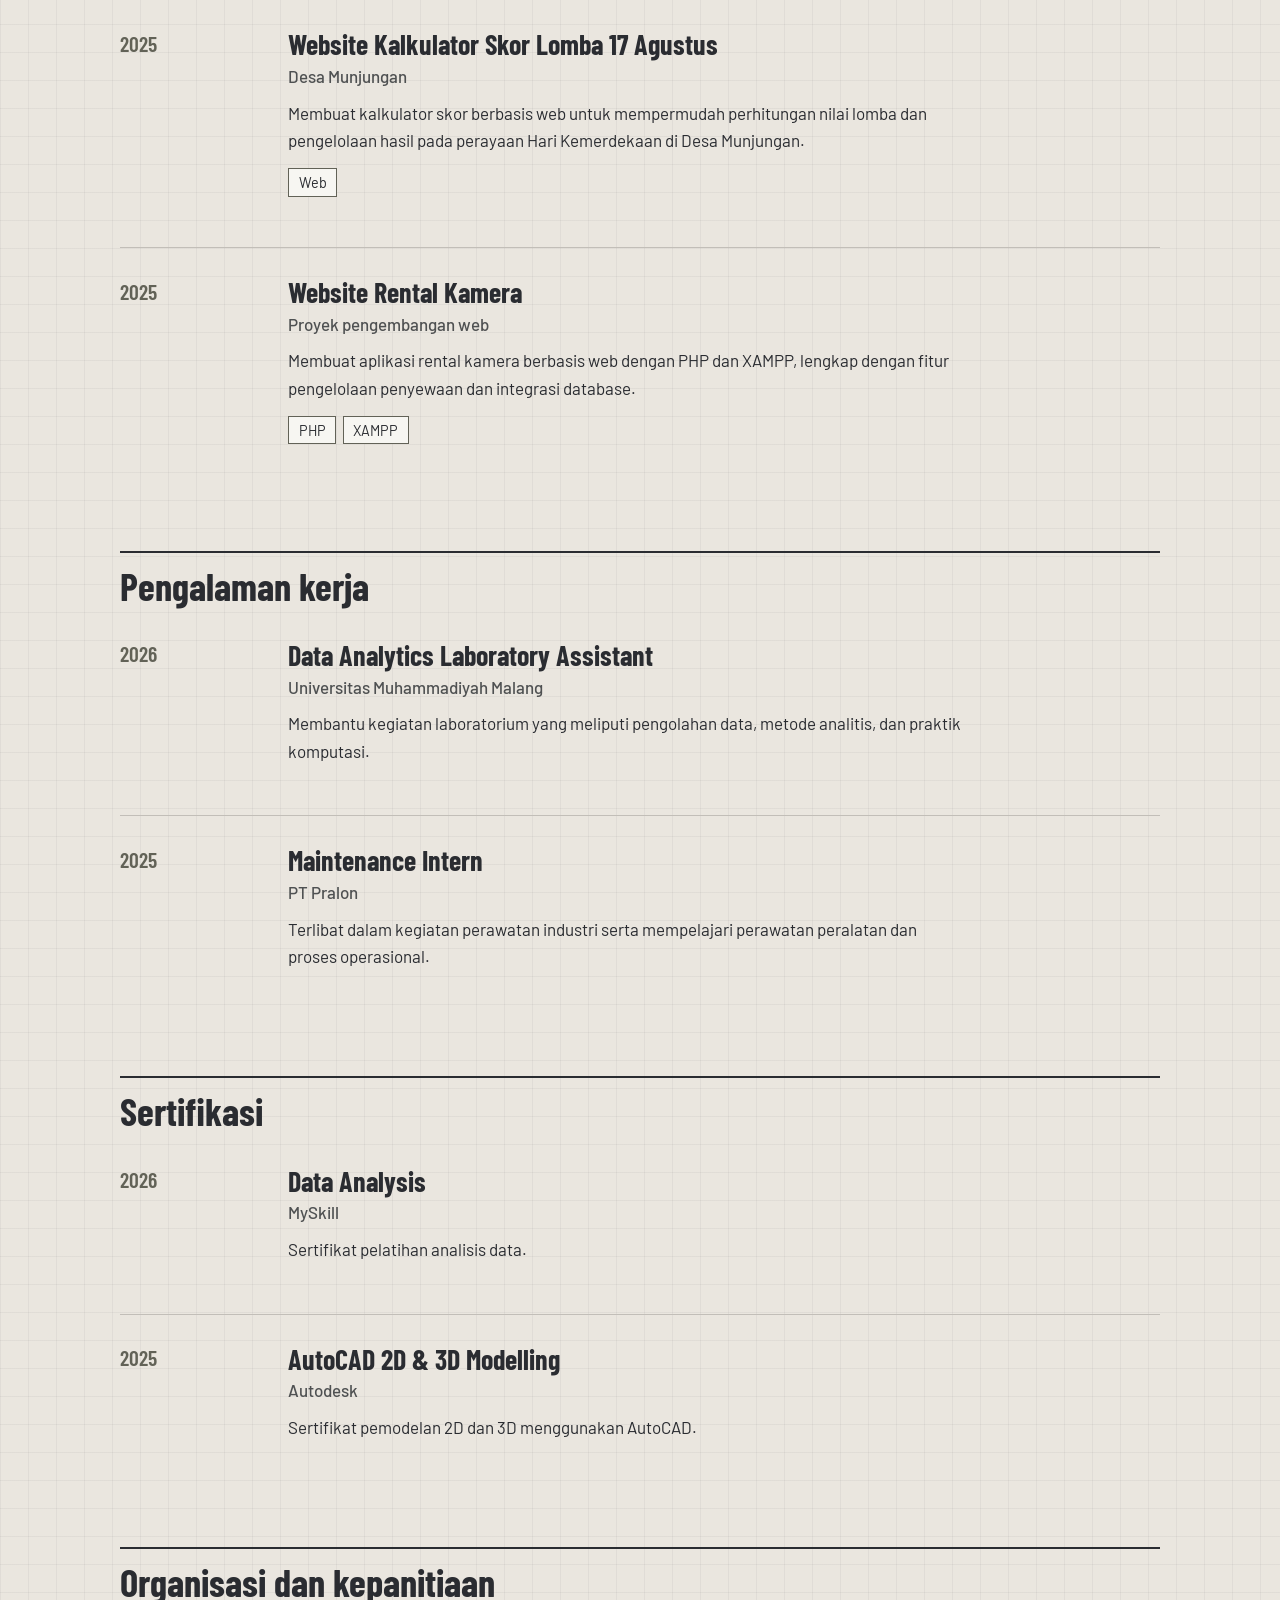
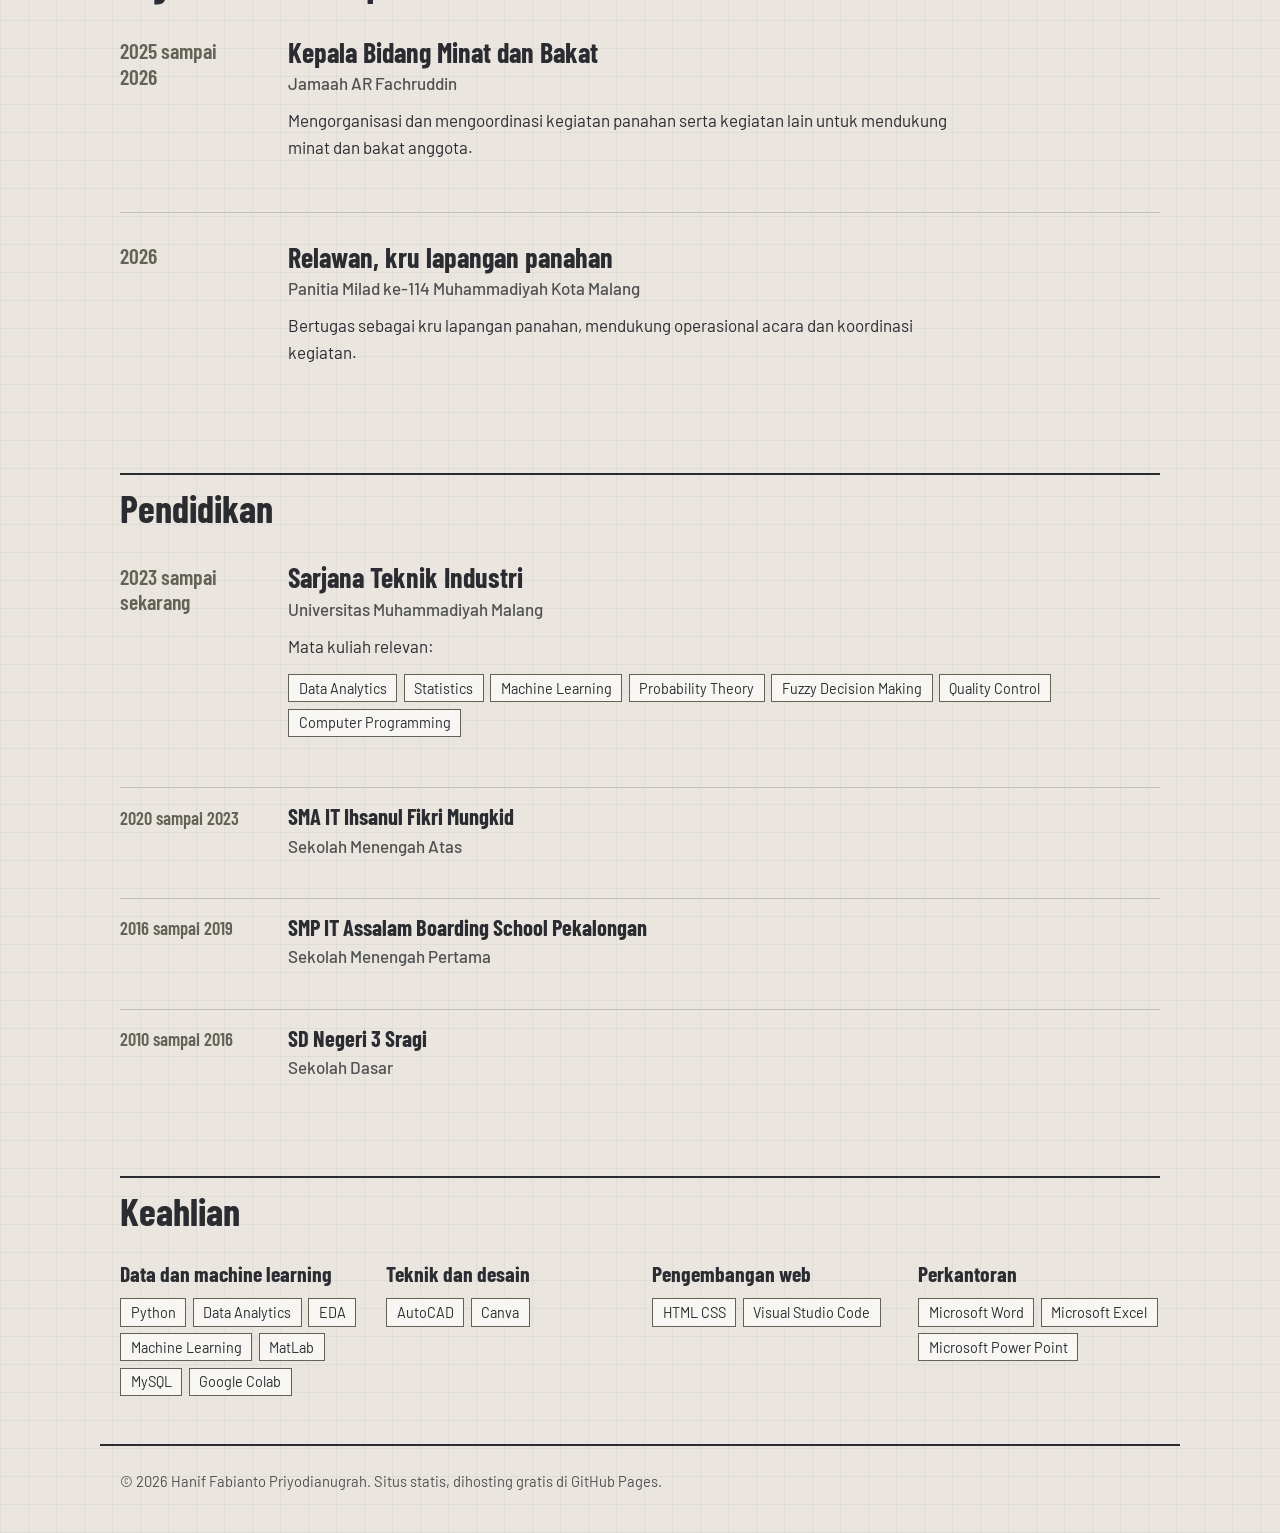
==== commit 300deb6e: "Add files via upload" ====
--- a/index.html
+++ b/index.html
@@ -44,9 +44,9 @@
         <figure class="portrait" id="portrait" hidden>
           <img id="portrait-img" alt="">
         </figure>
-        <dl class="sheet-facts" id="facts"></dl>
-        <dl class="sheet-facts sheet-personal" id="personal" aria-label="Data diri"></dl>
       </aside>
+      <dl class="sheet-facts" id="facts"></dl>
+      <dl class="sheet-facts sheet-personal" id="personal" aria-label="Data diri"></dl>
     </section>
 
     <div id="sections"></div>
--- a/style.css
+++ b/style.css
@@ -148,7 +148,7 @@
 /* ---------- Kepala lembar (title block) ---------- */
 .sheet {
   display: grid;
-  grid-template-columns: minmax(0, 1fr) 300px;
+  grid-template-columns: minmax(0, 1fr) 370px;
   border: 2px solid var(--ink);
   background: var(--surface);
 }
@@ -206,9 +206,9 @@
 .portrait[hidden] { display: none; }
 .portrait img {
   width: 100%;
-  aspect-ratio: 4 / 5;
+  aspect-ratio: 1 / 1;
   object-fit: cover;
-  object-position: center top;
+  object-position: center 15%;
 }
 .empty-portrait {
   padding: 1.25rem 1.1rem;
@@ -225,18 +225,50 @@
   background: var(--slate);
   color: var(--surface);
 }
+/* Label di kiri, isi di kanan: satu baris per fakta */
 .sheet-facts > div {
-  padding: 0.9rem 1.1rem;
+  display: grid;
+  grid-template-columns: 5.6rem minmax(0, 1fr);
+  column-gap: 0.6rem;
+  align-items: baseline;
+  padding: 0.85rem 1.1rem;
   border-bottom: 1.5px solid var(--olive);
   flex: 1;
 }
 .sheet-facts > div:last-child { border-bottom: 0; }
 .sheet-facts dt {
-  font-size: 0.85rem;
+  font-size: 0.72rem;
+  font-weight: 600;
+  letter-spacing: 0.05em;
+  text-transform: uppercase;
   color: var(--halo);
-  margin-bottom: 0.15rem;
-}
-.sheet-facts dd { margin: 0; font-weight: 600; line-height: 1.3; }
+}
+.sheet-facts dd { margin: 0; font-weight: 600; font-size: 1rem; line-height: 1.3; }
+
+/* Data diri: panel lebih gelap agar terbaca sebagai kelompok kedua */
+.sheet-side .sheet-personal { flex: 0 0 auto; }
+.sheet-personal {
+  background: var(--ink);
+  border-top: 2px solid var(--ink);
+}
+.sheet-personal[hidden] { display: none; }
+.sheet-personal > div { flex: 0 0 auto; }
+.sheet-personal dd { font-weight: 500; }
+.chips {
+  list-style: none;
+  margin: 0;
+  padding: 0;
+  display: flex;
+  flex-wrap: wrap;
+  gap: 0.4rem;
+}
+.chips li {
+  border: 1.5px solid var(--stone);
+  padding: 0.05rem 0.6rem;
+  font-size: 0.9rem;
+  font-weight: 500;
+  color: var(--surface);
+}
 
 /* ---------- Bagian ---------- */
 .block { margin-top: 3.5rem; }
@@ -259,6 +291,10 @@
   border-top: 1px solid var(--line);
 }
 .block > h2 + .entry { border-top: 0; }
+.entry.compact { padding: 1rem 0; }
+.entry.compact h3 { font-size: 1.4rem; }
+.entry.compact .org { margin-bottom: 0; }
+.entry.compact .when { font-size: 1.15rem; }
 
 .when {
   font-family: var(--display);
@@ -472,10 +508,7 @@
   .sheet { grid-template-columns: 1fr; }
   .sheet-main { border-right: 0; border-bottom: 2px solid var(--ink); padding: 1.5rem 1.25rem; }
   .portrait img { aspect-ratio: 4 / 3; }
-  .sheet-facts { display: grid; grid-template-columns: 1fr 1fr; }
-  .sheet-facts > div { border-right: 1.5px solid var(--olive); }
-  .sheet-facts > div:nth-child(2n) { border-right: 0; }
-  .sheet-facts > div:nth-last-child(-n + 2) { border-bottom: 0; }
+  .sheet-facts > div { grid-template-columns: 7rem minmax(0, 1fr); padding: 0.75rem 1.25rem; }
 }
 
 @media (max-width: 640px) {
@@ -485,9 +518,7 @@
   .entry { grid-template-columns: 1fr; }
   .when { order: -1; margin-bottom: 0.2rem; font-size: 1.1rem; }
   .block > h2 { font-size: 2rem; }
-  .sheet-facts { grid-template-columns: 1fr; }
-  .sheet-facts > div { border-right: 0; border-bottom: 1.5px solid var(--olive) !important; }
-  .sheet-facts > div:last-child { border-bottom: 0 !important; }
+  .sheet-facts > div { grid-template-columns: 5.5rem minmax(0, 1fr); padding: 0.75rem 1rem; column-gap: 0.6rem; }
   .thumbs { grid-template-columns: repeat(2, 1fr); }
 }
 
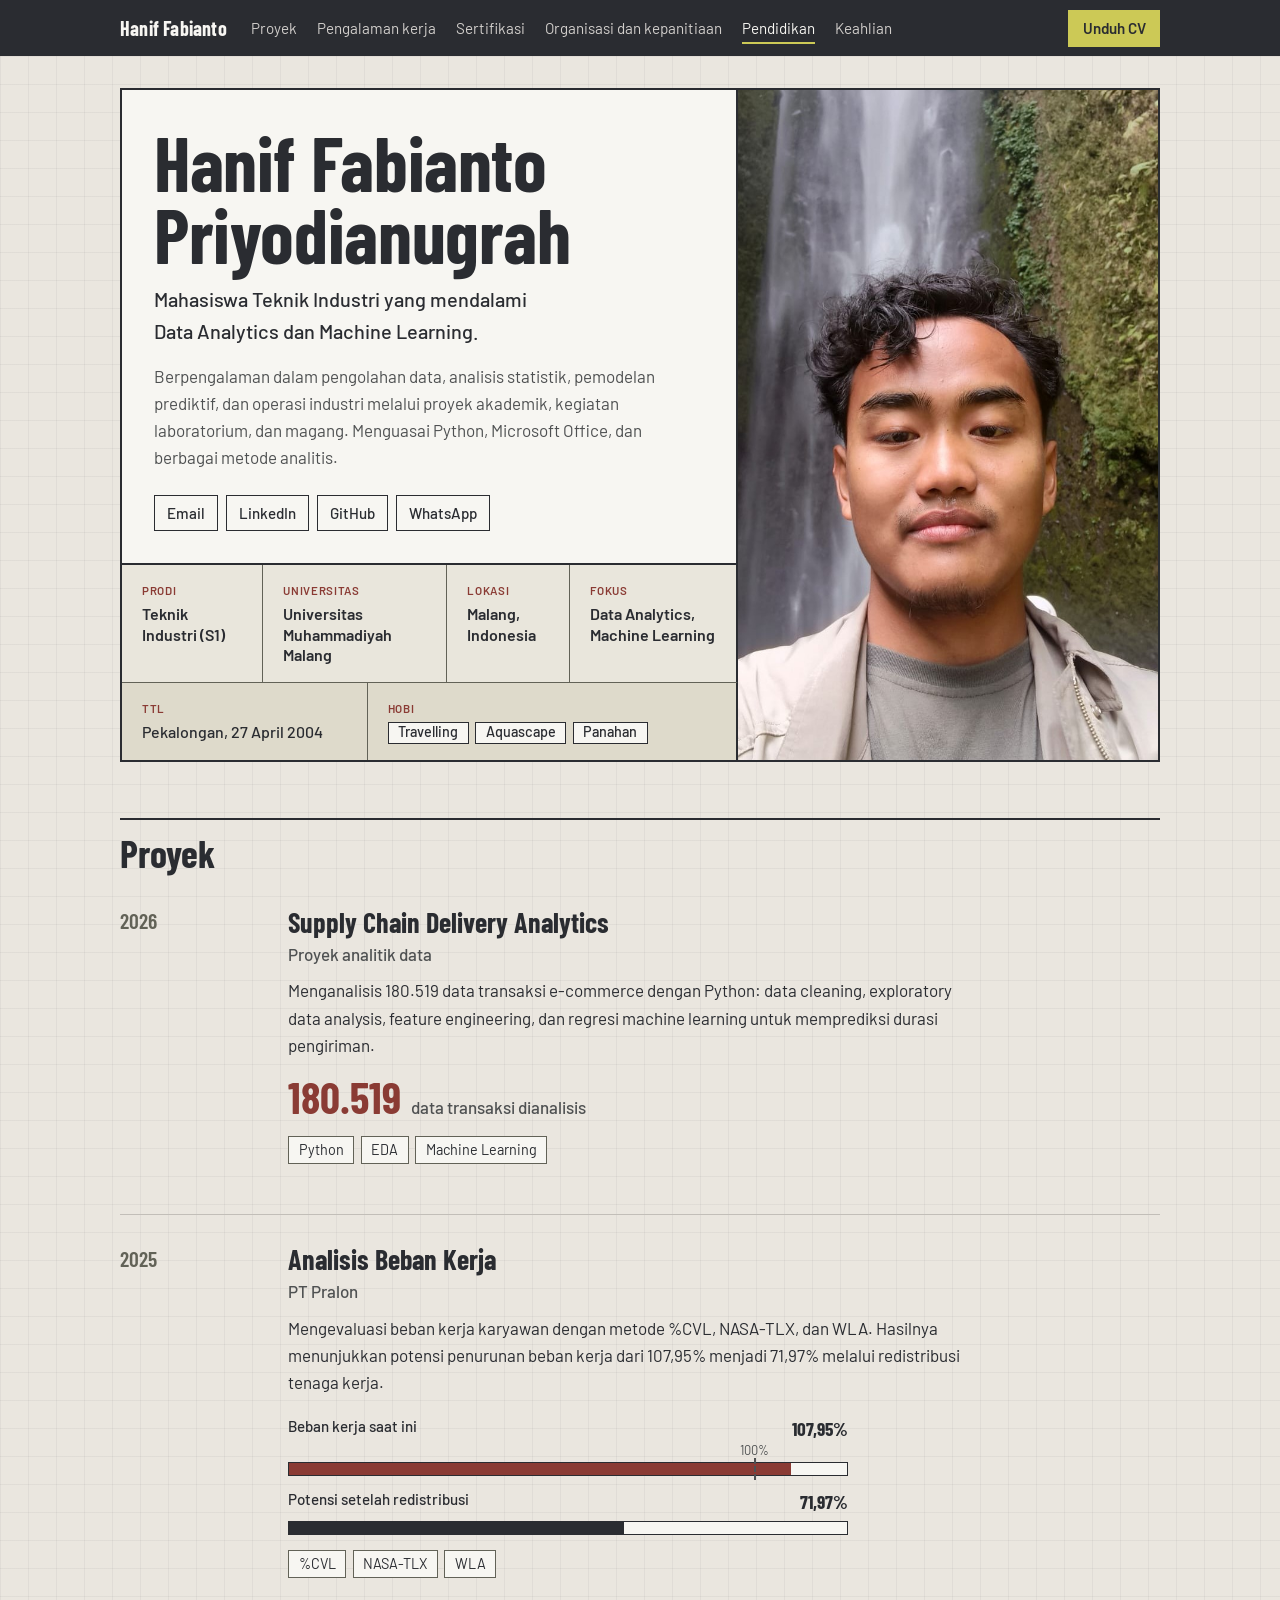
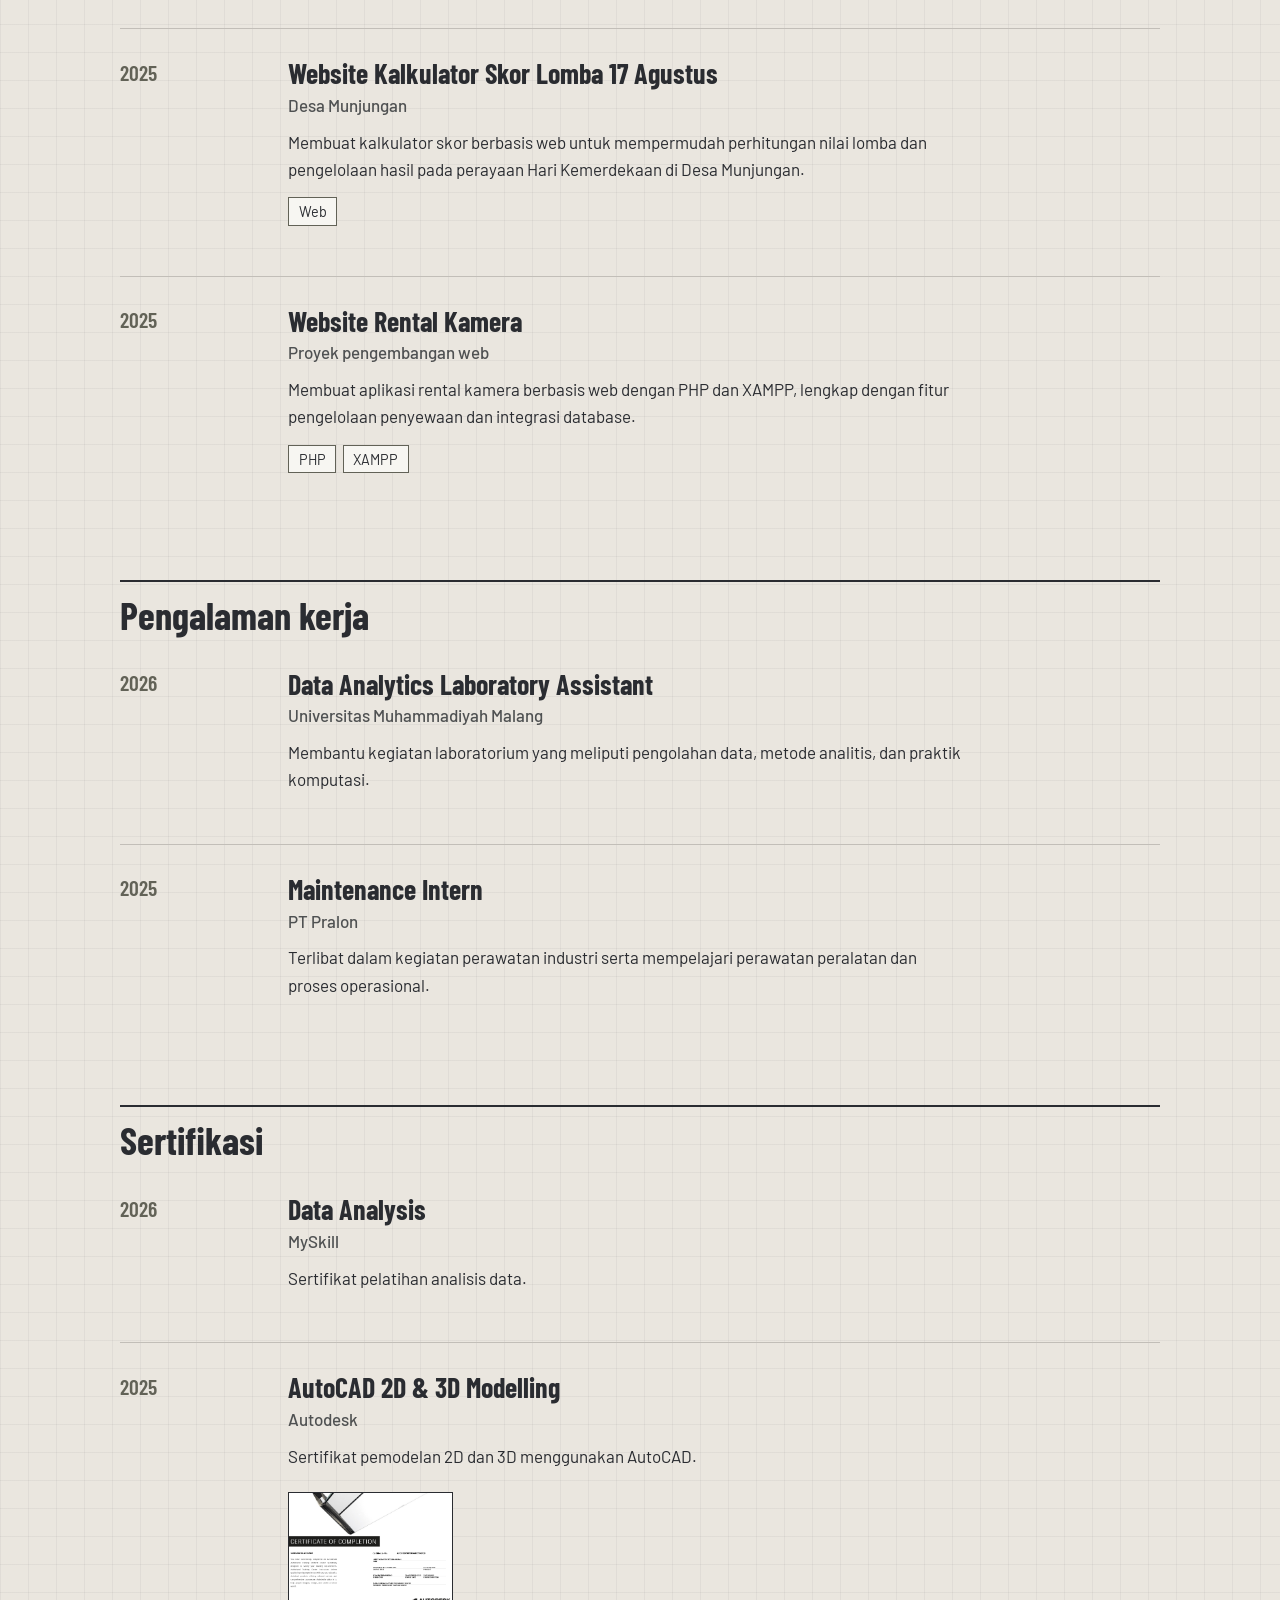
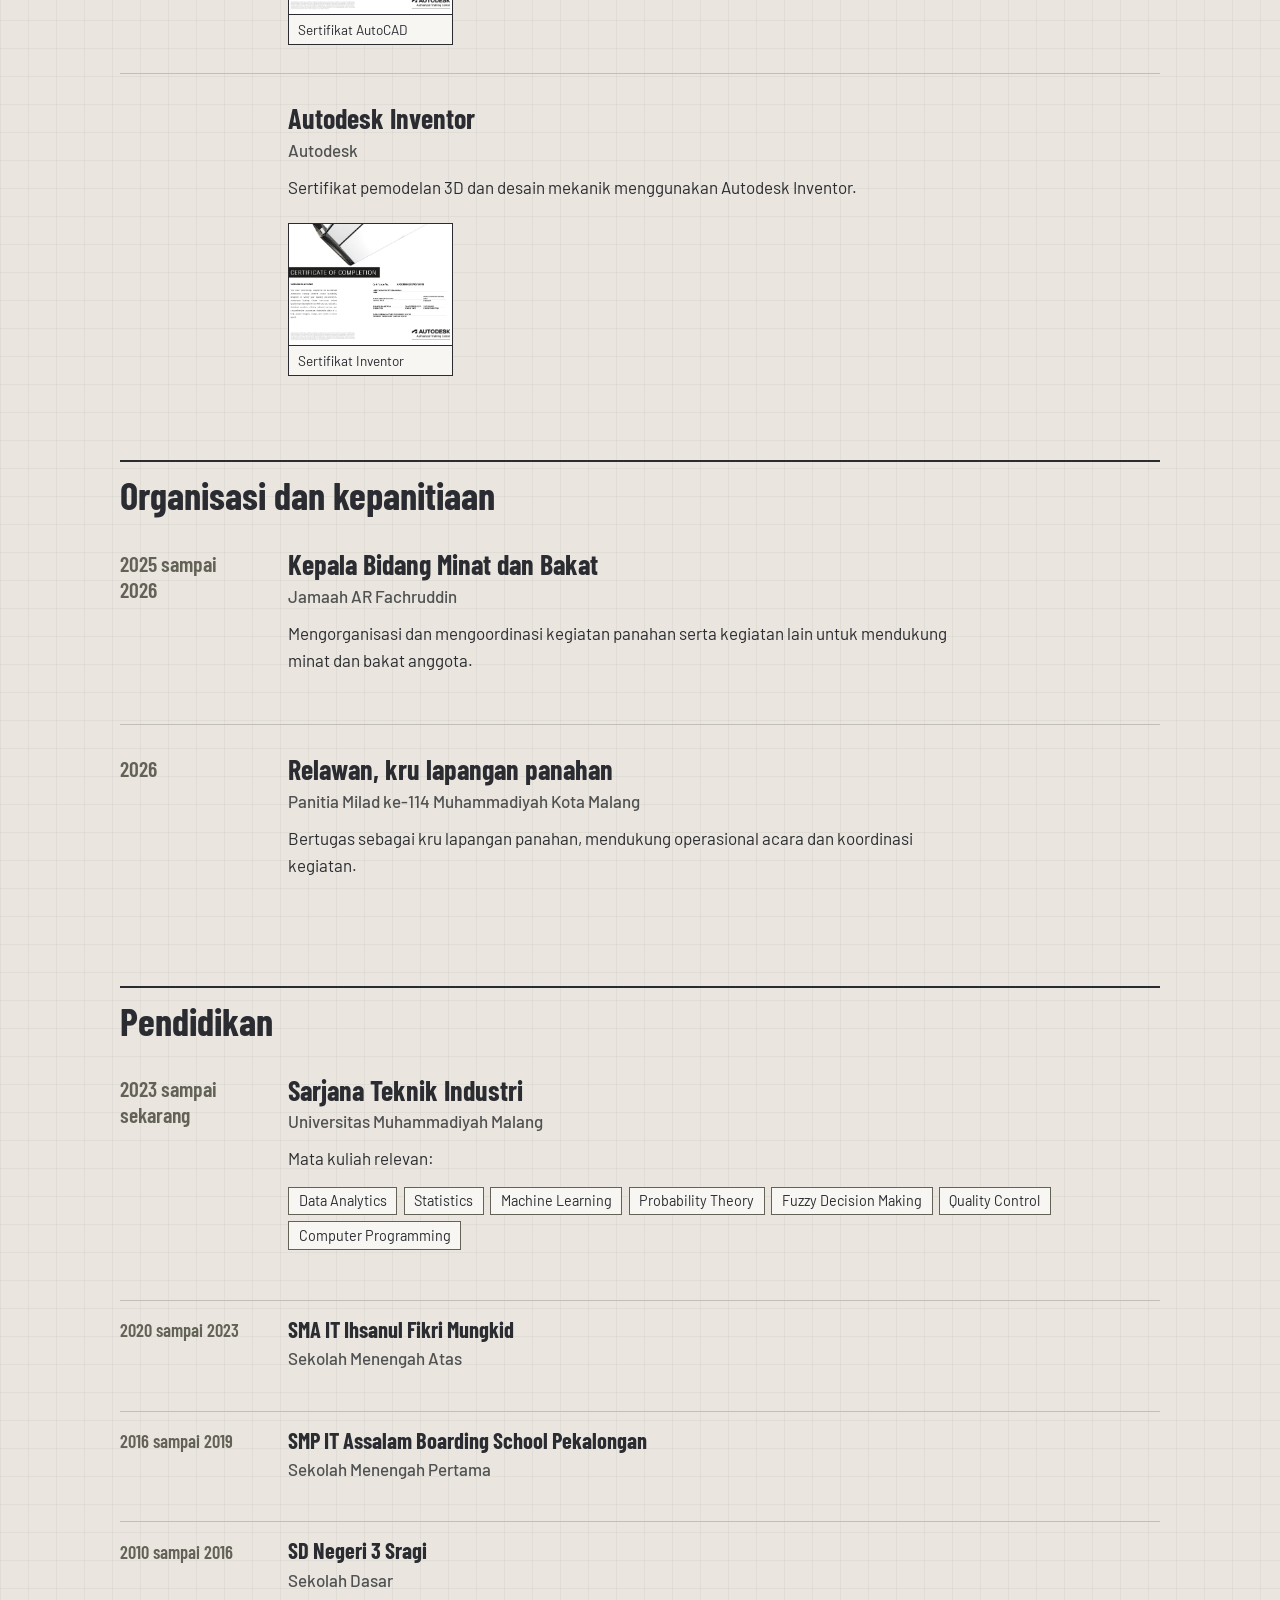
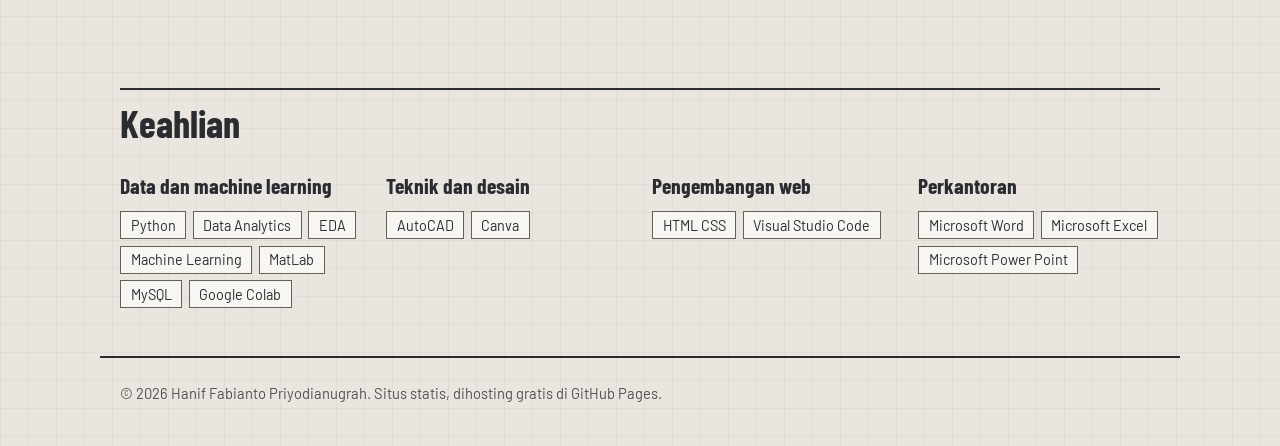
==== commit 165f00d0: "Add files via upload" ====
--- a/index.html
+++ b/index.html
@@ -4,9 +4,9 @@
   <meta charset="utf-8">
   <meta name="viewport" content="width=device-width, initial-scale=1">
   <title>Hanif Fabianto Priyodianugrah | Portofolio</title>
-  <meta name="description" content="Portofolio Hanif Fabianto Priyodianugrah, mahasiswa Teknik Industri UMM yang mendalami Data Analytics dan Machine Learning, lengkap dengan bukti tiap proyek dan pengalaman.">
+  <meta name="description" content="Portofolio Hanif Fabianto Priyodianugrah, mahasiswa Teknik Industri UMM yang mendalami Data Analytics dan Machine Learning, dilengkapi dokumentasi visual proyek dan pengalaman.">
   <meta property="og:title" content="Hanif Fabianto Priyodianugrah | Portofolio">
-  <meta property="og:description" content="Proyek, pengalaman, dan sertifikasi di bidang Data Analytics dan Teknik Industri, lengkap dengan bukti.">
+  <meta property="og:description" content="Proyek, pengalaman, dan sertifikasi di bidang Data Analytics dan Teknik Industri.">
   <meta property="og:type" content="website">
   <link rel="icon" href="images/favicon.png">
   <link rel="preconnect" href="https://fonts.googleapis.com">
@@ -30,7 +30,7 @@
 
   <main id="konten">
     <div id="edit-banner" class="edit-banner" hidden>
-      Mode edit: kotak putus-putus menandai folder bukti yang masih kosong. Hapus <code>?edit</code> dari alamat untuk tampilan publik.
+      Mode edit: kotak putus-putus menandai folder gambar yang masih kosong. Hapus <code>?edit</code> dari alamat untuk tampilan publik.
     </div>
 
     <section class="sheet" id="atas" aria-labelledby="nama">
@@ -60,15 +60,15 @@
     <p><span id="year"></span> Hanif Fabianto Priyodianugrah. Situs statis, dihosting gratis di GitHub Pages.</p>
   </footer>
 
-  <dialog id="lightbox" aria-label="Penampil bukti">
+  <dialog id="lightbox" aria-label="Penampil gambar">
     <figure>
       <img id="lb-img" alt="">
       <figcaption id="lb-cap"></figcaption>
     </figure>
     <div class="lb-controls">
-      <button type="button" id="lb-prev" aria-label="Bukti sebelumnya">Sebelumnya</button>
+      <button type="button" id="lb-prev" aria-label="Foto sebelumnya">Sebelumnya</button>
       <span id="lb-count" aria-live="polite"></span>
-      <button type="button" id="lb-next" aria-label="Bukti berikutnya">Berikutnya</button>
+      <button type="button" id="lb-next" aria-label="Foto berikutnya">Berikutnya</button>
       <button type="button" id="lb-close" aria-label="Tutup penampil">Tutup</button>
     </div>
   </dialog>
--- a/style.css
+++ b/style.css
@@ -47,7 +47,7 @@
   outline-offset: 2px;
 }
 .topbar :focus-visible,
-.sheet-facts :focus-visible { outline-color: var(--halo); }
+
 
 .skip {
   position: absolute;
@@ -148,7 +148,7 @@
 /* ---------- Kepala lembar (title block) ---------- */
 .sheet {
   display: grid;
-  grid-template-columns: minmax(0, 1fr) 370px;
+  grid-template-columns: minmax(0, 1fr) 420px;
   border: 2px solid var(--ink);
   background: var(--surface);
 }
@@ -198,61 +198,62 @@
 .contacts a:hover { background: var(--ink); color: var(--surface); }
 
 .sheet-side {
-  display: flex;
-  flex-direction: column;
-  background: var(--slate);
-}
-.portrait { margin: 0; border-bottom: 2px solid var(--ink); background: var(--ink); }
+  grid-column: 2;
+  grid-row: 1 / span 3;
+  position: relative;
+  min-height: 420px;
+  background: var(--ink);
+}
+.sheet-main { grid-column: 1; grid-row: 1; }
+.portrait { position: absolute; inset: 0; margin: 0; background: var(--ink); }
 .portrait[hidden] { display: none; }
 .portrait img {
   width: 100%;
-  aspect-ratio: 1 / 1;
+  height: 100%;
   object-fit: cover;
-  object-position: center 15%;
+  object-position: center 18%;
 }
 .empty-portrait {
   padding: 1.25rem 1.1rem;
   border: 0;
-  border-bottom: 2px dashed var(--halo);
+  border: 2px dashed var(--halo);
   color: var(--halo);
   font-size: 0.9rem;
 }
-.sheet-side .sheet-facts { flex: 1; }
+/* Fakta akademik: di bawah teks, tersusun menyamping. Warna terang, kontras >= 4.5:1 (WCAG AA) */
 .sheet-facts {
+  grid-column: 1;
   margin: 0;
-  display: flex;
-  flex-direction: column;
-  background: var(--slate);
-  color: var(--surface);
-}
-/* Label di kiri, isi di kanan: satu baris per fakta */
+  display: grid;
+  grid-template-columns: 1.15fr 1.5fr 1fr 1.35fr;
+  background: #E9E6DC;          /* ink di atasnya 11,2:1 */
+  color: var(--ink);
+  border-top: 2px solid var(--ink);
+  border-right: 2px solid var(--ink);
+}
 .sheet-facts > div {
-  display: grid;
-  grid-template-columns: 5.6rem minmax(0, 1fr);
-  column-gap: 0.6rem;
-  align-items: baseline;
-  padding: 0.85rem 1.1rem;
-  border-bottom: 1.5px solid var(--olive);
-  flex: 1;
-}
-.sheet-facts > div:last-child { border-bottom: 0; }
+  padding: 1rem 1.25rem;
+  border-right: 1.5px solid var(--olive);
+  min-width: 0;
+}
+.sheet-facts > div:last-child { border-right: 0; }
 .sheet-facts dt {
+  margin-bottom: 0.25rem;
   font-size: 0.72rem;
   font-weight: 600;
-  letter-spacing: 0.05em;
+  letter-spacing: 0.06em;
   text-transform: uppercase;
-  color: var(--halo);
+  color: var(--accent);         /* marun di atas #E9E6DC: 6,1:1 */
 }
 .sheet-facts dd { margin: 0; font-weight: 600; font-size: 1rem; line-height: 1.3; }
 
-/* Data diri: panel lebih gelap agar terbaca sebagai kelompok kedua */
-.sheet-side .sheet-personal { flex: 0 0 auto; }
+/* Data diri (TTL dan hobi): baris di bawahnya, nada sedikit lebih gelap */
 .sheet-personal {
-  background: var(--ink);
-  border-top: 2px solid var(--ink);
+  grid-template-columns: minmax(0, 1.2fr) minmax(0, 1.8fr);
+  background: #DEDACB;          /* ink 10,0:1; marun 5,4:1 */
+  border-top: 1.5px solid var(--olive);
 }
 .sheet-personal[hidden] { display: none; }
-.sheet-personal > div { flex: 0 0 auto; }
 .sheet-personal dd { font-weight: 500; }
 .chips {
   list-style: none;
@@ -263,11 +264,12 @@
   gap: 0.4rem;
 }
 .chips li {
-  border: 1.5px solid var(--stone);
+  border: 1.5px solid var(--ink);
   padding: 0.05rem 0.6rem;
   font-size: 0.9rem;
   font-weight: 500;
-  color: var(--surface);
+  color: var(--ink);
+  background: var(--surface);
 }
 
 /* ---------- Bagian ---------- */
@@ -383,7 +385,7 @@
 }
 .bars .bar:first-child .track { margin-top: 1.1rem; }
 
-/* ---------- Bukti ---------- */
+/* ---------- foto ---------- */
 .evidence { margin-top: 1.4rem; }
 .evidence-title {
   font-size: 0.9rem;
@@ -446,7 +448,7 @@
 }
 .skills .tags { margin-top: 0; }
 
-/* ---------- Penampil bukti ---------- */
+/* ---------- Penampil foto ---------- */
 dialog {
   border: 2px solid var(--ink);
   background: var(--surface);
@@ -507,8 +509,12 @@
 @media (max-width: 860px) {
   .sheet { grid-template-columns: 1fr; }
   .sheet-main { border-right: 0; border-bottom: 2px solid var(--ink); padding: 1.5rem 1.25rem; }
-  .portrait img { aspect-ratio: 4 / 3; }
-  .sheet-facts > div { grid-template-columns: 7rem minmax(0, 1fr); padding: 0.75rem 1.25rem; }
+  .sheet-side { grid-column: 1; grid-row: 2; min-height: 0; aspect-ratio: 4 / 5; max-height: 560px; width: min(100%, 440px); margin: 0 auto; }
+  .sheet-facts, .sheet-personal { grid-column: 1; border-right: 0; }
+  .sheet-facts { grid-row: 3; grid-template-columns: repeat(2, minmax(0, 1fr)); }
+  .sheet-personal { grid-row: 4; grid-template-columns: minmax(0, 1fr) minmax(0, 1fr); }
+  .sheet-facts > div:nth-child(2n) { border-right: 0; }
+  .sheet-facts > div:nth-child(n+3) { border-top: 1.5px solid var(--olive); }
 }
 
 @media (max-width: 640px) {
@@ -518,7 +524,10 @@
   .entry { grid-template-columns: 1fr; }
   .when { order: -1; margin-bottom: 0.2rem; font-size: 1.1rem; }
   .block > h2 { font-size: 2rem; }
-  .sheet-facts > div { grid-template-columns: 5.5rem minmax(0, 1fr); padding: 0.75rem 1rem; column-gap: 0.6rem; }
+  .sheet-facts, .sheet-personal { grid-template-columns: 1fr; }
+  .sheet-facts > div { padding: 0.75rem 1rem; border-right: 0; }
+  .sheet-facts > div + div { border-top: 1.5px solid var(--olive); }
+  .sheet-side { width: 100%; }
   .thumbs { grid-template-columns: repeat(2, 1fr); }
 }
 
